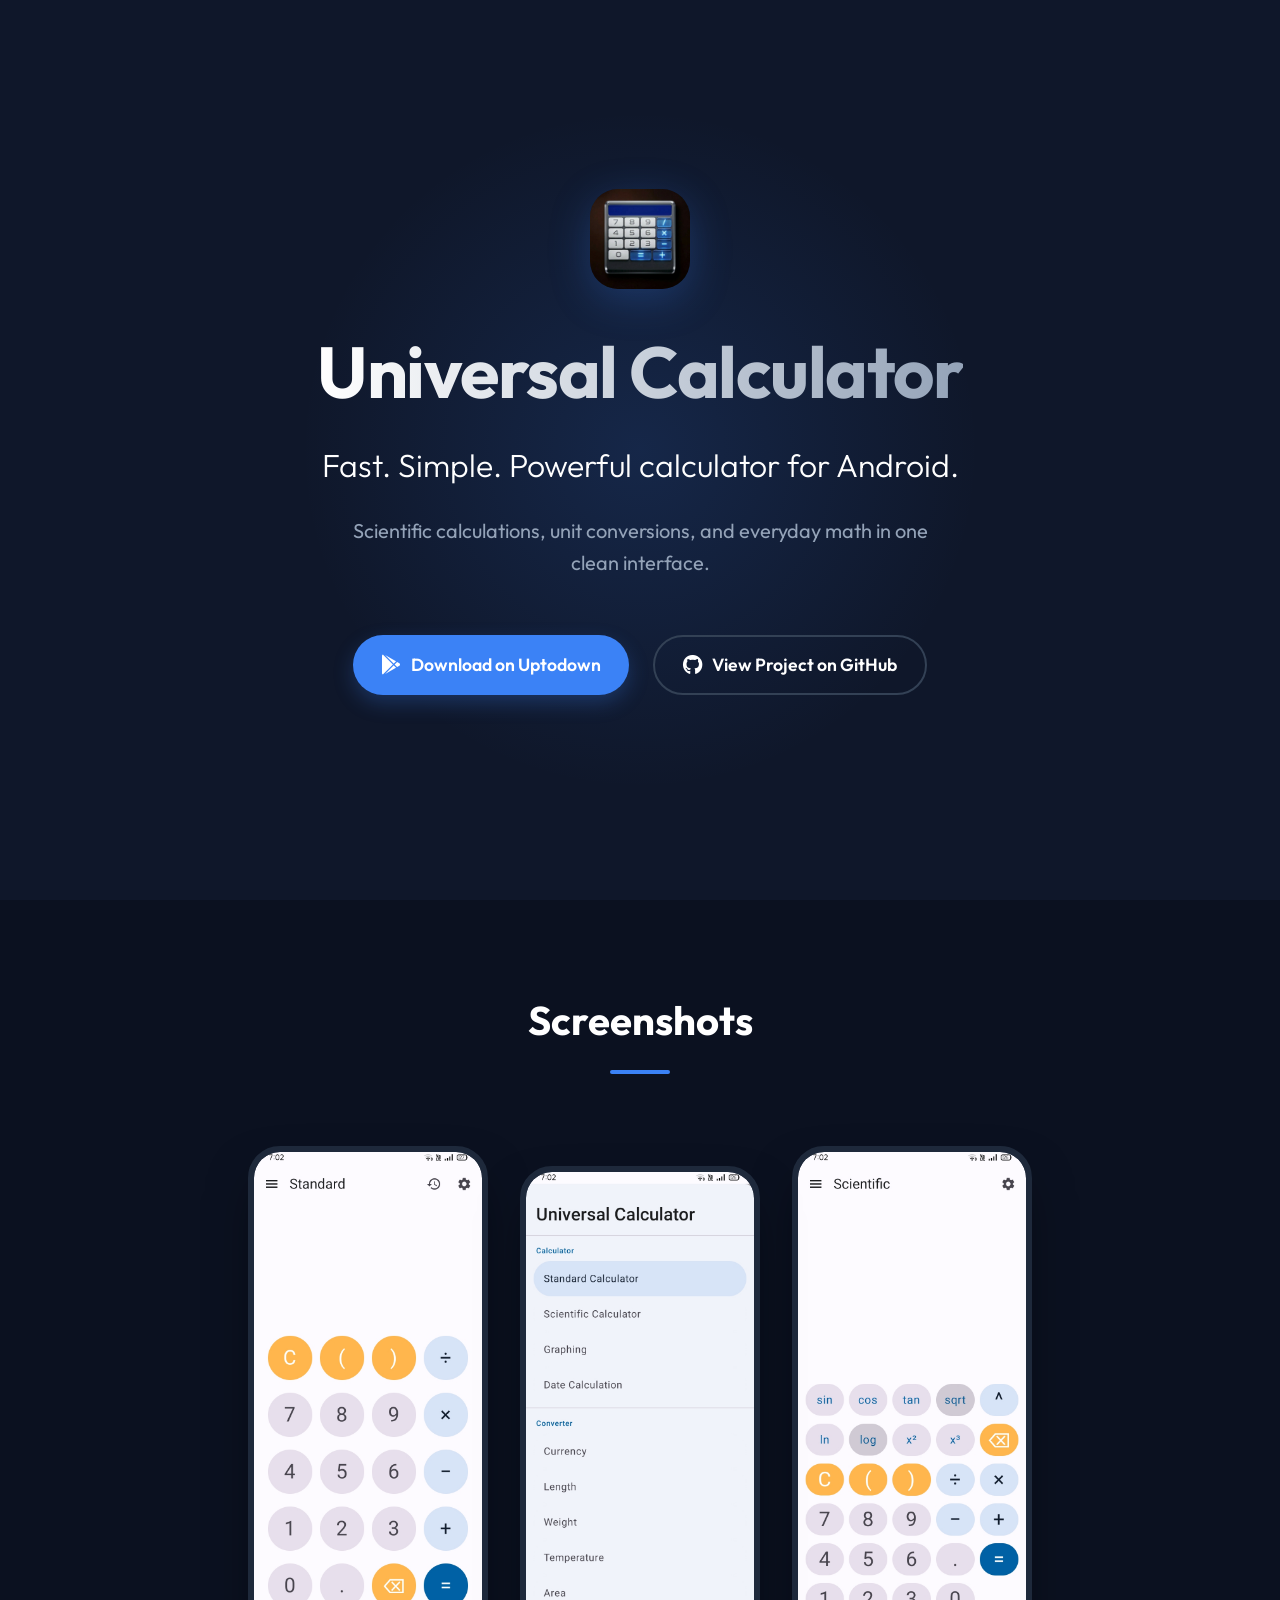
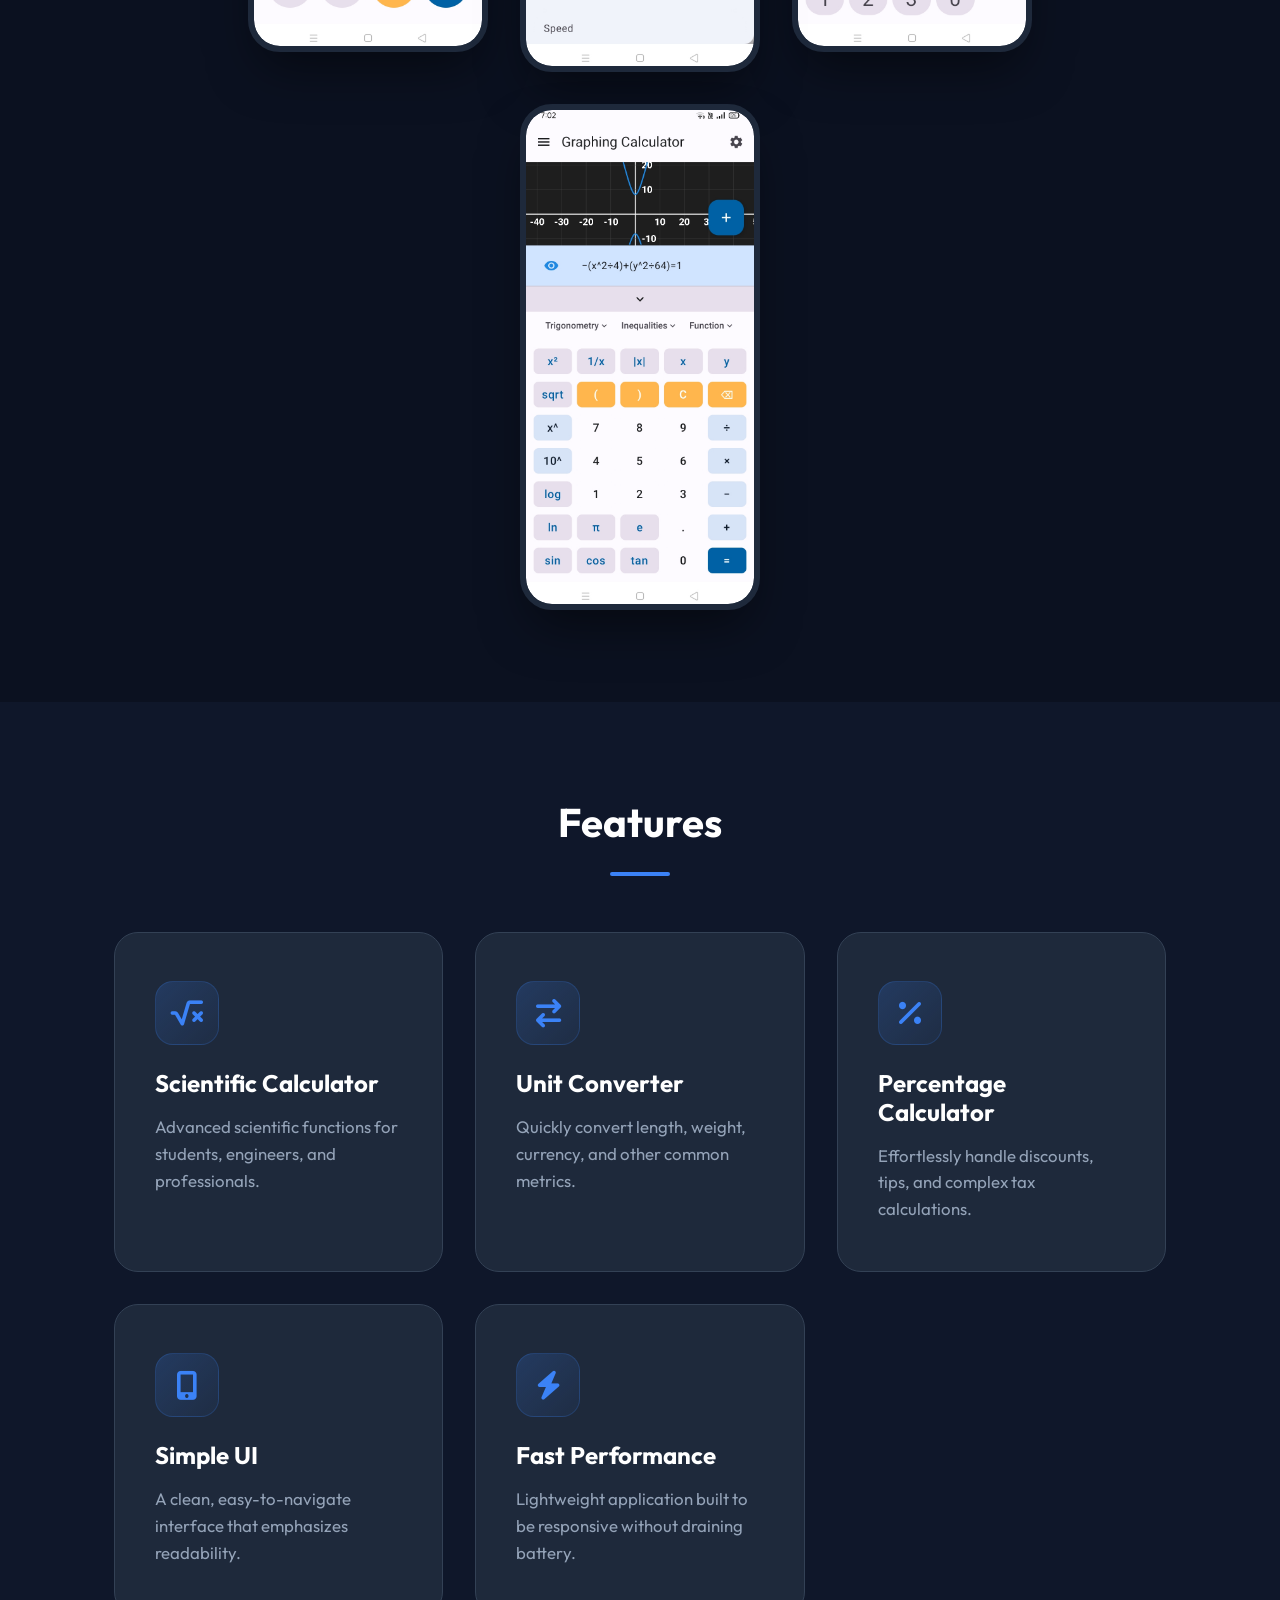
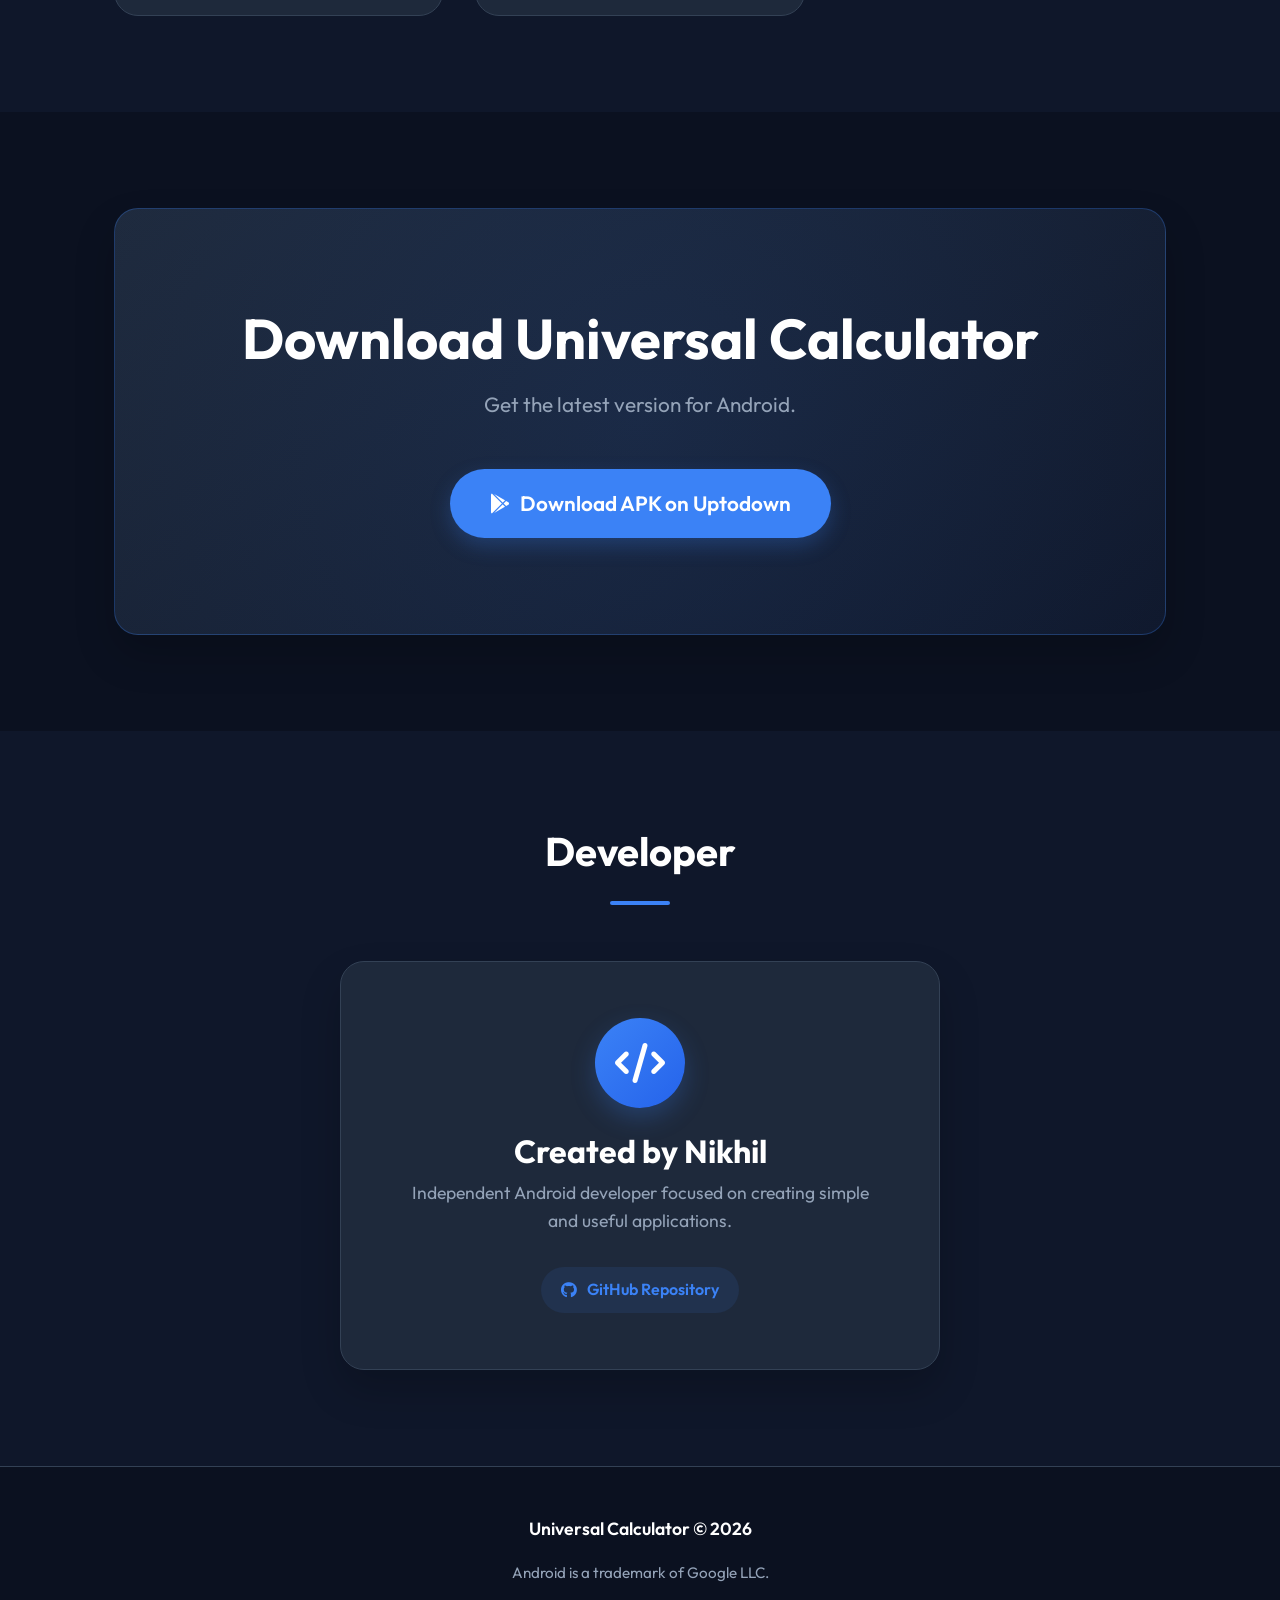
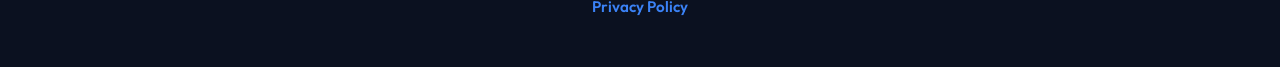
==== universal-calculator/index.html @ 2de2325a "First commit" ====
<!DOCTYPE html>
<html lang="en">
<head>
    <meta charset="UTF-8">
    <meta name="viewport" content="width=device-width, initial-scale=1.0">
    <title>Universal Calculator - Fast, Simple, Powerful</title>
    <meta name="description" content="Universal Calculator - A fast, simple, and powerful calculator for Android featuring scientific calculations and unit conversions.">
    <!-- Modern Font Option: Outfit -->
    <link href="https://fonts.googleapis.com/css2?family=Outfit:wght@300;400;600;700&display=swap" rel="stylesheet">
    <!-- Font Awesome for sleek icons -->
    <link rel="stylesheet" href="https://cdnjs.cloudflare.com/ajax/libs/font-awesome/6.4.0/css/all.min.css">
    <link rel="stylesheet" href="style.css">
</head>
<body>
    <!-- Top Section (Hero) -->
    <header class="hero" id="home">
        <div class="container">
            <div class="hero-content">
                <div class="logo-container" style="background: transparent; border: none; box-shadow: none;">
                    <img src="images/App-Icon.png" alt="Universal Calculator Logo" style="width: 100%; height: 100%; object-fit: cover; border-radius: 28px; box-shadow: 0 10px 40px var(--glow-color);">
                </div>
                <h1 class="app-name">Universal Calculator</h1>
                <p class="tagline">Fast. Simple. Powerful calculator for Android.</p>
                <p class="description">Scientific calculations, unit conversions, and everyday math in one clean interface.</p>
                
                <div class="hero-buttons">
                    <a href="#download" class="btn btn-primary">
                        <i class="fa-brands fa-google-play"></i> Download on Uptodown
                    </a>
                    <!-- Replace the href with your actual GitHub repository link -->
                    <a href="https://github.com/yourusername/universal-calculator" target="_blank" class="btn btn-secondary">
                        <i class="fa-brands fa-github"></i> View Project on GitHub
                    </a>
                </div>
            </div>
        </div>
        <div class="hero-background-glow"></div>
    </header>

    <!-- App Screenshots Section -->
    <section class="screenshots" id="screenshots">
        <div class="container">
            <div class="section-header">
                <h2>Screenshots</h2>
                <div class="divider"></div>
            </div>
            <div class="screenshot-grid">
                <div class="screenshot-card">
                    <img src="images/screenshot1.jpg" alt="Main calculator screen" class="screenshot-img">
                </div>
                <div class="screenshot-card">
                    <img src="images/screenshot2.jpg" alt="Scientific mode screen" class="screenshot-img">
                </div>
                <div class="screenshot-card">
                    <img src="images/screenshot3.jpg" alt="Unit converter screen" class="screenshot-img">
                </div>
                <div class="screenshot-card">
                    <img src="images/screenshot4.jpg" alt="Theme options screen" class="screenshot-img">
                </div>
            </div>
        </div>
    </section>

    <!-- Features Section -->
    <section class="features" id="features">
        <div class="container">
            <div class="section-header">
                <h2>Features</h2>
                <div class="divider"></div>
            </div>
            
            <div class="features-grid">
                <div class="feature-card">
                    <div class="feature-icon"><i class="fa-solid fa-square-root-variable"></i></div>
                    <h3>Scientific Calculator</h3>
                    <p>Advanced scientific functions for students, engineers, and professionals.</p>
                </div>
                <div class="feature-card">
                    <div class="feature-icon"><i class="fa-solid fa-arrow-right-arrow-left"></i></div>
                    <h3>Unit Converter</h3>
                    <p>Quickly convert length, weight, currency, and other common metrics.</p>
                </div>
                <div class="feature-card">
                    <div class="feature-icon"><i class="fa-solid fa-percent"></i></div>
                    <h3>Percentage Calculator</h3>
                    <p>Effortlessly handle discounts, tips, and complex tax calculations.</p>
                </div>
                <div class="feature-card">
                    <div class="feature-icon"><i class="fa-solid fa-mobile-screen-button"></i></div>
                    <h3>Simple UI</h3>
                    <p>A clean, easy-to-navigate interface that emphasizes readability.</p>
                </div>
                <div class="feature-card">
                    <div class="feature-icon"><i class="fa-solid fa-bolt"></i></div>
                    <h3>Fast Performance</h3>
                    <p>Lightweight application built to be responsive without draining battery.</p>
                </div>
            </div>
        </div>
    </section>

    <!-- Download Section -->
    <section class="download" id="download">
        <div class="container">
            <div class="download-content card">
                <h2>Download Universal Calculator</h2>
                <p>Get the latest version for Android.</p>
                <!-- Replace # with the Uptodown link once the app is approved -->
                <a href="#" class="btn btn-primary btn-large">
                    <i class="fa-brands fa-google-play"></i> Download APK on Uptodown
                </a>
            </div>
        </div>
    </section>

    <!-- Developer Section -->
    <section class="developer" id="developer">
        <div class="container">
            <div class="section-header">
                <h2>Developer</h2>
                <div class="divider"></div>
            </div>
            <div class="developer-info card">
                <div class="dev-avatar">
                    <i class="fa-solid fa-code"></i>
                </div>
                <h3>Created by Nikhil</h3>
                <p>Independent Android developer focused on creating simple and useful applications.</p>
                <div class="dev-links">
                    <a href="https://github.com/yourusername" target="_blank" class="dev-link">
                        <i class="fa-brands fa-github"></i> GitHub Repository
                    </a>
                </div>
            </div>
        </div>
    </section>

    <!-- Footer -->
    <footer class="footer">
        <div class="container" style="display: flex; flex-direction: column; align-items: center; gap: 10px;">
            <p class="copyright">Universal Calculator &copy; 2026</p>
            <p class="trademark">Android is a trademark of Google LLC.</p>
            <a href="privacy-policy.html" style="color: var(--primary-color); text-decoration: none; font-size: 0.95rem; font-weight: 600;">Privacy Policy</a>
        </div>
    </footer>
</body>
</html>
---- universal-calculator/style.css ----
:root {
    --bg-color: #0f172a;         /* Slate 900 Background */
    --card-color: #1e293b;       /* Slate 800 Cards */
    --primary-color: #3b82f6;    /* Blue 500 Buttons/Accents */
    --primary-hover: #2563eb;    /* Blue 600 Hover */
    --text-main: #ffffff;        /* White text */
    --text-muted: #94a3b8;       /* Slate 400 muted text */
    --border-color: #334155;     /* Slate 700 borders */
    --glow-color: rgba(59, 130, 246, 0.25);
}

* {
    margin: 0;
    padding: 0;
    box-sizing: border-box;
    font-family: 'Outfit', sans-serif;
    scroll-behavior: smooth;
}

body {
    background-color: var(--bg-color);
    color: var(--text-main);
    line-height: 1.6;
    overflow-x: hidden;
    -webkit-font-smoothing: antialiased;
}

.container {
    max-width: 1100px;
    margin: 0 auto;
    padding: 0 24px;
}

/* Typography elements */
h1, h2, h3 {
    font-weight: 700;
    line-height: 1.2;
}

h2 {
    font-size: 2.5rem;
    margin-bottom: 1rem;
    text-align: center;
}

.section-header {
    margin-bottom: 3.5rem;
    display: flex;
    flex-direction: column;
    align-items: center;
}

.divider {
    height: 4px;
    width: 60px;
    background: var(--primary-color);
    border-radius: 4px;
    margin-top: 10px;
}

/* Buttons */
.btn {
    display: inline-flex;
    align-items: center;
    justify-content: center;
    gap: 10px;
    padding: 14px 28px;
    border-radius: 50px;
    font-weight: 600;
    font-size: 1.1rem;
    text-decoration: none;
    transition: all 0.3s cubic-bezier(0.25, 0.8, 0.25, 1);
    cursor: pointer;
    border: none;
}

.btn i {
    font-size: 1.25rem;
}

.btn-primary {
    background-color: var(--primary-color);
    color: white;
    box-shadow: 0 8px 20px var(--glow-color);
}

.btn-primary:hover {
    background-color: var(--primary-hover);
    transform: translateY(-3px);
    box-shadow: 0 12px 25px rgba(59, 130, 246, 0.4);
}

.btn-secondary {
    background-color: transparent;
    color: white;
    border: 2px solid var(--border-color);
}

.btn-secondary:hover {
    background-color: var(--card-color);
    border-color: var(--text-muted);
    transform: translateY(-3px);
}

.btn-large {
    padding: 18px 40px;
    font-size: 1.3rem;
    border-radius: 60px;
}

/* Cards general */
.card {
    background-color: var(--card-color);
    border-radius: 24px;
    border: 1px solid var(--border-color);
    box-shadow: 0 20px 40px rgba(0, 0, 0, 0.2);
    transition: transform 0.3s ease, box-shadow 0.3s ease;
}

/* Sections */
section {
    padding: 6rem 0;
}

/* ---------------- HERO SECTION ---------------- */
.hero {
    min-height: 100vh;
    display: flex;
    align-items: center;
    position: relative;
    padding-top: 5rem;
    padding-bottom: 6rem;
    text-align: center;
}

.hero-background-glow {
    position: absolute;
    top: 50%;
    left: 50%;
    transform: translate(-50%, -50%);
    width: 800px;
    height: 800px;
    background: radial-gradient(circle, rgba(59, 130, 246, 0.15) 0%, rgba(15, 23, 42, 0) 60%);
    z-index: -1;
    pointer-events: none;
}

.hero-content {
    max-width: 800px;
    margin: 0 auto;
    z-index: 1;
}

.logo-container {
    width: 100px;
    height: 100px;
    margin: 0 auto 2.5rem;
    background: linear-gradient(135deg, #1e293b, #0f172a);
    border: 2px solid var(--primary-color);
    border-radius: 28px;
    display: flex;
    align-items: center;
    justify-content: center;
    box-shadow: 0 10px 40px var(--glow-color);
    animation: float 6s ease-in-out infinite;
}

.hero-logo {
    font-size: 3.5rem;
    color: var(--primary-color);
    background: -webkit-linear-gradient(#60a5fa, #3b82f6);
    background-clip: text;
    -webkit-background-clip: text;
    -webkit-text-fill-color: transparent;
}

.app-name {
    font-size: 4.5rem;
    background: linear-gradient(to right, #ffffff, #94a3b8);
    -webkit-background-clip: text;
    background-clip: text;
    background-clip: text;
    color: transparent;
    margin-bottom: 1.5rem;
    letter-spacing: -1.5px;
}

.tagline {
    font-size: 2rem;
    font-weight: 300;
    color: var(--text-main);
    margin-bottom: 1.5rem;
}

.description {
    font-size: 1.25rem;
    color: var(--text-muted);
    margin-bottom: 3.5rem;
    max-width: 600px;
    margin-left: auto;
    margin-right: auto;
}

.hero-buttons {
    display: flex;
    gap: 1.5rem;
    justify-content: center;
    flex-wrap: wrap;
}

@keyframes float {
    0% { transform: translateY(0px); }
    50% { transform: translateY(-15px); }
    100% { transform: translateY(0px); }
}

/* ---------------- SCREENSHOTS SECTION ---------------- */
.screenshots {
    background-color: #0b1120;
    position: relative;
}

.screenshot-grid {
    display: flex;
    justify-content: center;
    gap: 2rem;
    flex-wrap: wrap;
    padding: 1rem;
}

.screenshot-card {
    border-radius: 32px;
    overflow: hidden;
    box-shadow: 0 25px 50px -12px rgba(0, 0, 0, 0.5);
    border: 6px solid var(--card-color);
    background-color: var(--card-color);
    transition: transform 0.4s cubic-bezier(0.175, 0.885, 0.32, 1.275);
    width: 240px;
}

.screenshot-card:nth-child(even) {
    transform: translateY(20px);
}

.screenshot-card:hover {
    transform: translateY(-10px) !important;
    border-color: var(--primary-color);
    box-shadow: 0 30px 60px -12px rgba(59, 130, 246, 0.4);
    z-index: 10;
}

.screenshot-img {
    width: 100%;
    height: auto;
    display: block;
    aspect-ratio: 9 / 19.5;
    object-fit: cover;
    border-radius: 26px;
}

/* ---------------- FEATURES SECTION ---------------- */
.features-grid {
    display: grid;
    grid-template-columns: repeat(auto-fit, minmax(300px, 1fr));
    gap: 2rem;
}

.feature-card {
    background-color: var(--card-color);
    padding: 3rem 2.5rem;
    border-radius: 24px;
    border: 1px solid var(--border-color);
    transition: all 0.4s ease;
    position: relative;
    overflow: hidden;
    z-index: 1;
}

.feature-card::after {
    content: '';
    position: absolute;
    top: 0;
    left: 0;
    width: 100%;
    height: 100%;
    background: radial-gradient(circle at top right, rgba(59, 130, 246, 0.1), transparent 70%);
    z-index: -1;
    opacity: 0;
    transition: opacity 0.4s ease;
}

.feature-card:hover {
    transform: translateY(-8px);
    box-shadow: 0 20px 40px rgba(0, 0, 0, 0.3);
    border-color: rgba(59, 130, 246, 0.3);
}

.feature-card:hover::after {
    opacity: 1;
}

.feature-icon {
    width: 64px;
    height: 64px;
    border-radius: 18px;
    background: linear-gradient(135deg, rgba(59, 130, 246, 0.2), rgba(59, 130, 246, 0.05));
    border: 1px solid rgba(59, 130, 246, 0.2);
    color: var(--primary-color);
    display: flex;
    align-items: center;
    justify-content: center;
    font-size: 1.8rem;
    margin-bottom: 1.5rem;
    transition: transform 0.3s ease;
}

.feature-card:hover .feature-icon {
    transform: scale(1.1) rotate(-5deg);
}

.feature-card h3 {
    font-size: 1.5rem;
    margin-bottom: 1rem;
}

.feature-card p {
    color: var(--text-muted);
    font-size: 1.05rem;
}

/* ---------------- DOWNLOAD SECTION ---------------- */
.download {
    background-color: #0b1120;
}

.download-content {
    padding: 6rem 3rem;
    text-align: center;
    display: flex;
    flex-direction: column;
    align-items: center;
    background: linear-gradient(145deg, #1e293b, #0f172a);
    border: 1px solid rgba(59, 130, 246, 0.3);
    position: relative;
    overflow: hidden;
}

.download-content::before {
    content: '';
    position: absolute;
    top: -50%;
    left: -50%;
    width: 200%;
    height: 200%;
    background: radial-gradient(circle, rgba(59, 130, 246, 0.1) 0%, transparent 60%);
    z-index: 0;
}

.download-content h2, 
.download-content p, 
.download-content .btn {
    position: relative;
    z-index: 1;
}

.download-content h2 {
    font-size: 3.5rem;
    margin-bottom: 1rem;
}

.download-content p {
    font-size: 1.3rem;
    color: var(--text-muted);
    margin-bottom: 3rem;
}

/* ---------------- DEVELOPER SECTION ---------------- */
.developer-info {
    max-width: 600px;
    margin: 0 auto;
    padding: 3.5rem;
    text-align: center;
}

.dev-avatar {
    width: 90px;
    height: 90px;
    background: linear-gradient(135deg, var(--primary-color), #2563eb);
    color: white;
    border-radius: 50%;
    display: flex;
    align-items: center;
    justify-content: center;
    font-size: 2.5rem;
    margin: 0 auto 1.5rem;
    box-shadow: 0 10px 25px var(--glow-color);
}

.developer-info h3 {
    font-size: 2rem;
    margin-bottom: 0.5rem;
}

.developer-info p {
    color: var(--text-muted);
    margin-bottom: 2rem;
    font-size: 1.1rem;
}

.dev-links {
    display: flex;
    justify-content: center;
}

.dev-link {
    color: var(--primary-color);
    text-decoration: none;
    font-weight: 600;
    display: inline-flex;
    align-items: center;
    gap: 10px;
    transition: all 0.3s ease;
    padding: 10px 20px;
    border-radius: 50px;
    background-color: rgba(59, 130, 246, 0.1);
}

.dev-link:hover {
    color: white;
    background-color: var(--primary-color);
}

/* ---------------- FOOTER ---------------- */
.footer {
    padding: 3rem 0;
    text-align: center;
    border-top: 1px solid var(--border-color);
    background-color: #0b1120;
}

.copyright {
    font-weight: 600;
    margin-bottom: 0.5rem;
    font-size: 1.1rem;
}

.trademark {
    color: var(--text-muted);
    font-size: 0.95rem;
}

/* ---------------- RESPONSIVE DESIGN ---------------- */
@media (max-width: 768px) {
    .app-name {
        font-size: 3rem;
    }
    
    .tagline {
        font-size: 1.5rem;
    }
    
    .hero-buttons {
        flex-direction: column;
    }
    
    .btn {
        width: 100%;
    }
    
    h2 {
        font-size: 2.2rem;
    }
    
    .download-content {
        padding: 4rem 1.5rem;
    }
    
    .download-content h2 {
        font-size: 2.2rem;
    }
    
    .screenshot-card {
        width: 100%;
        max-width: 280px;
    }
    
    .screenshot-card:nth-child(even) {
        transform: none;
    }
}
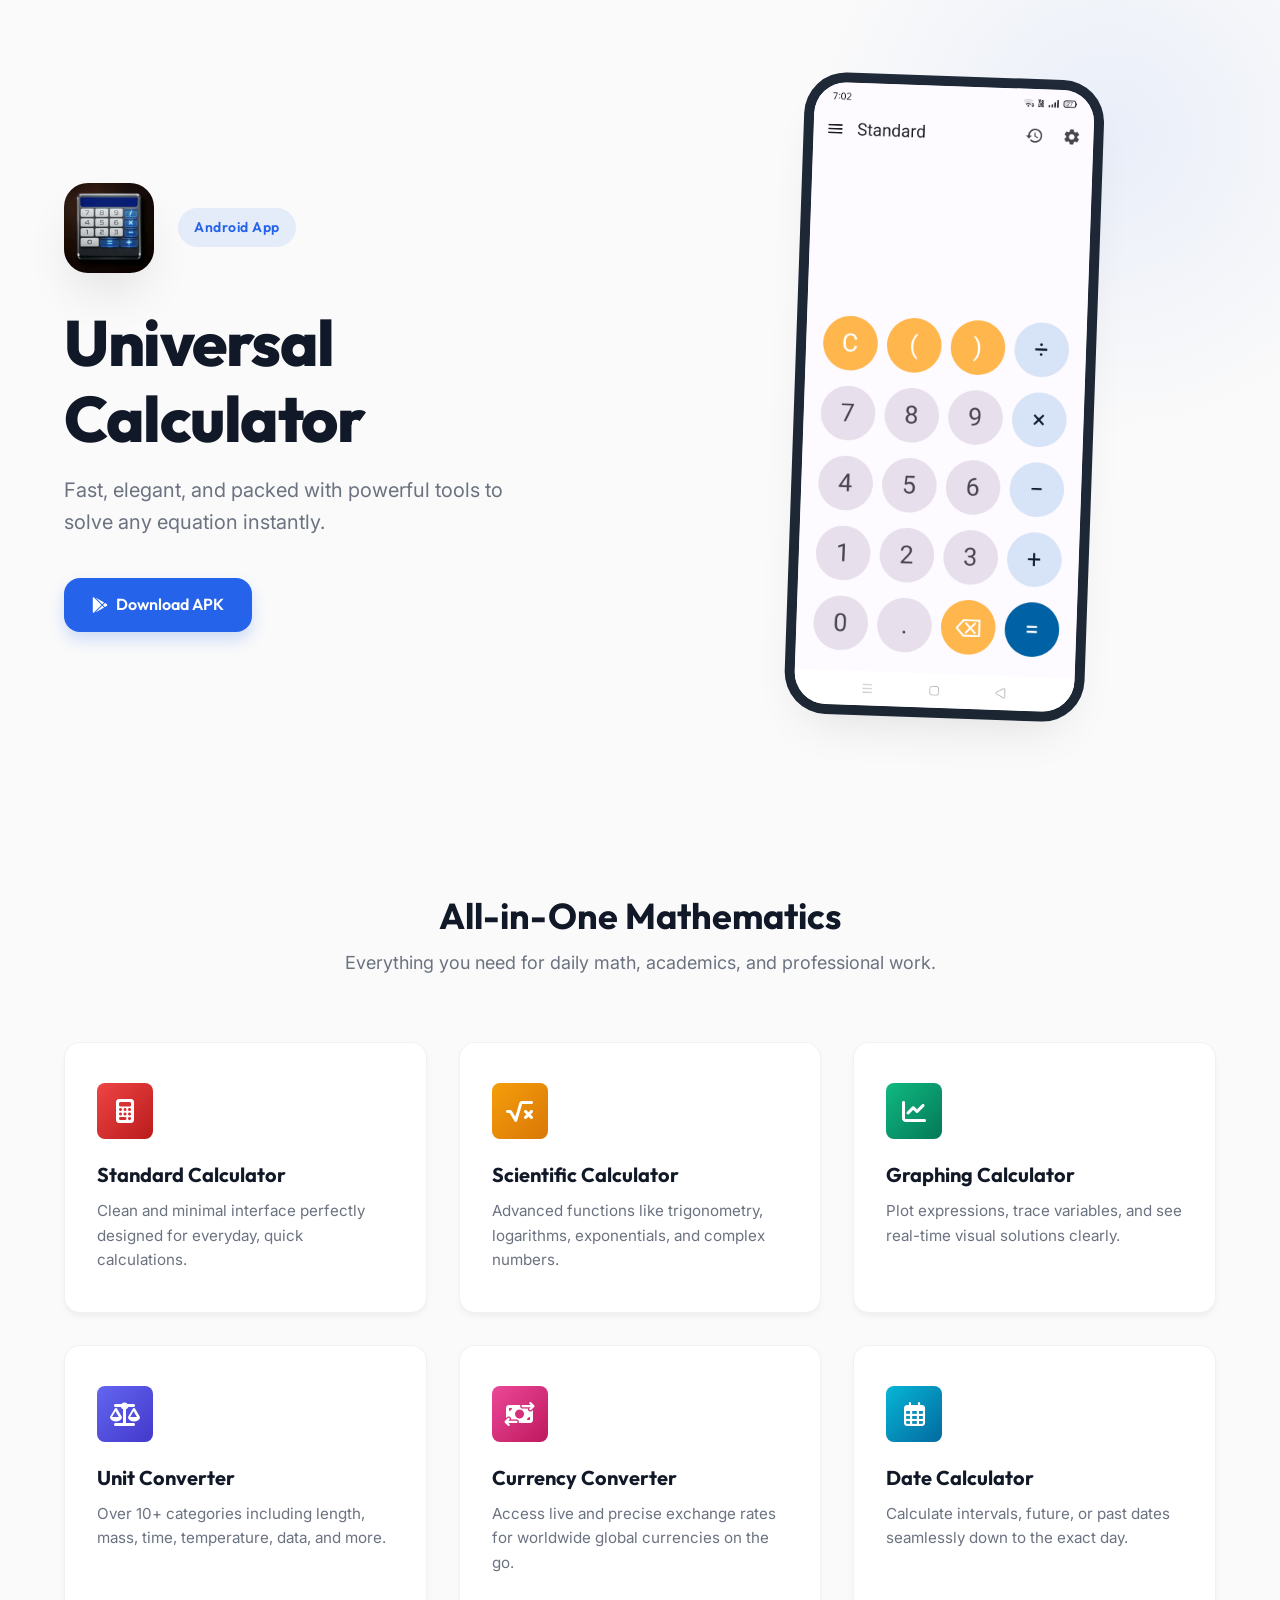
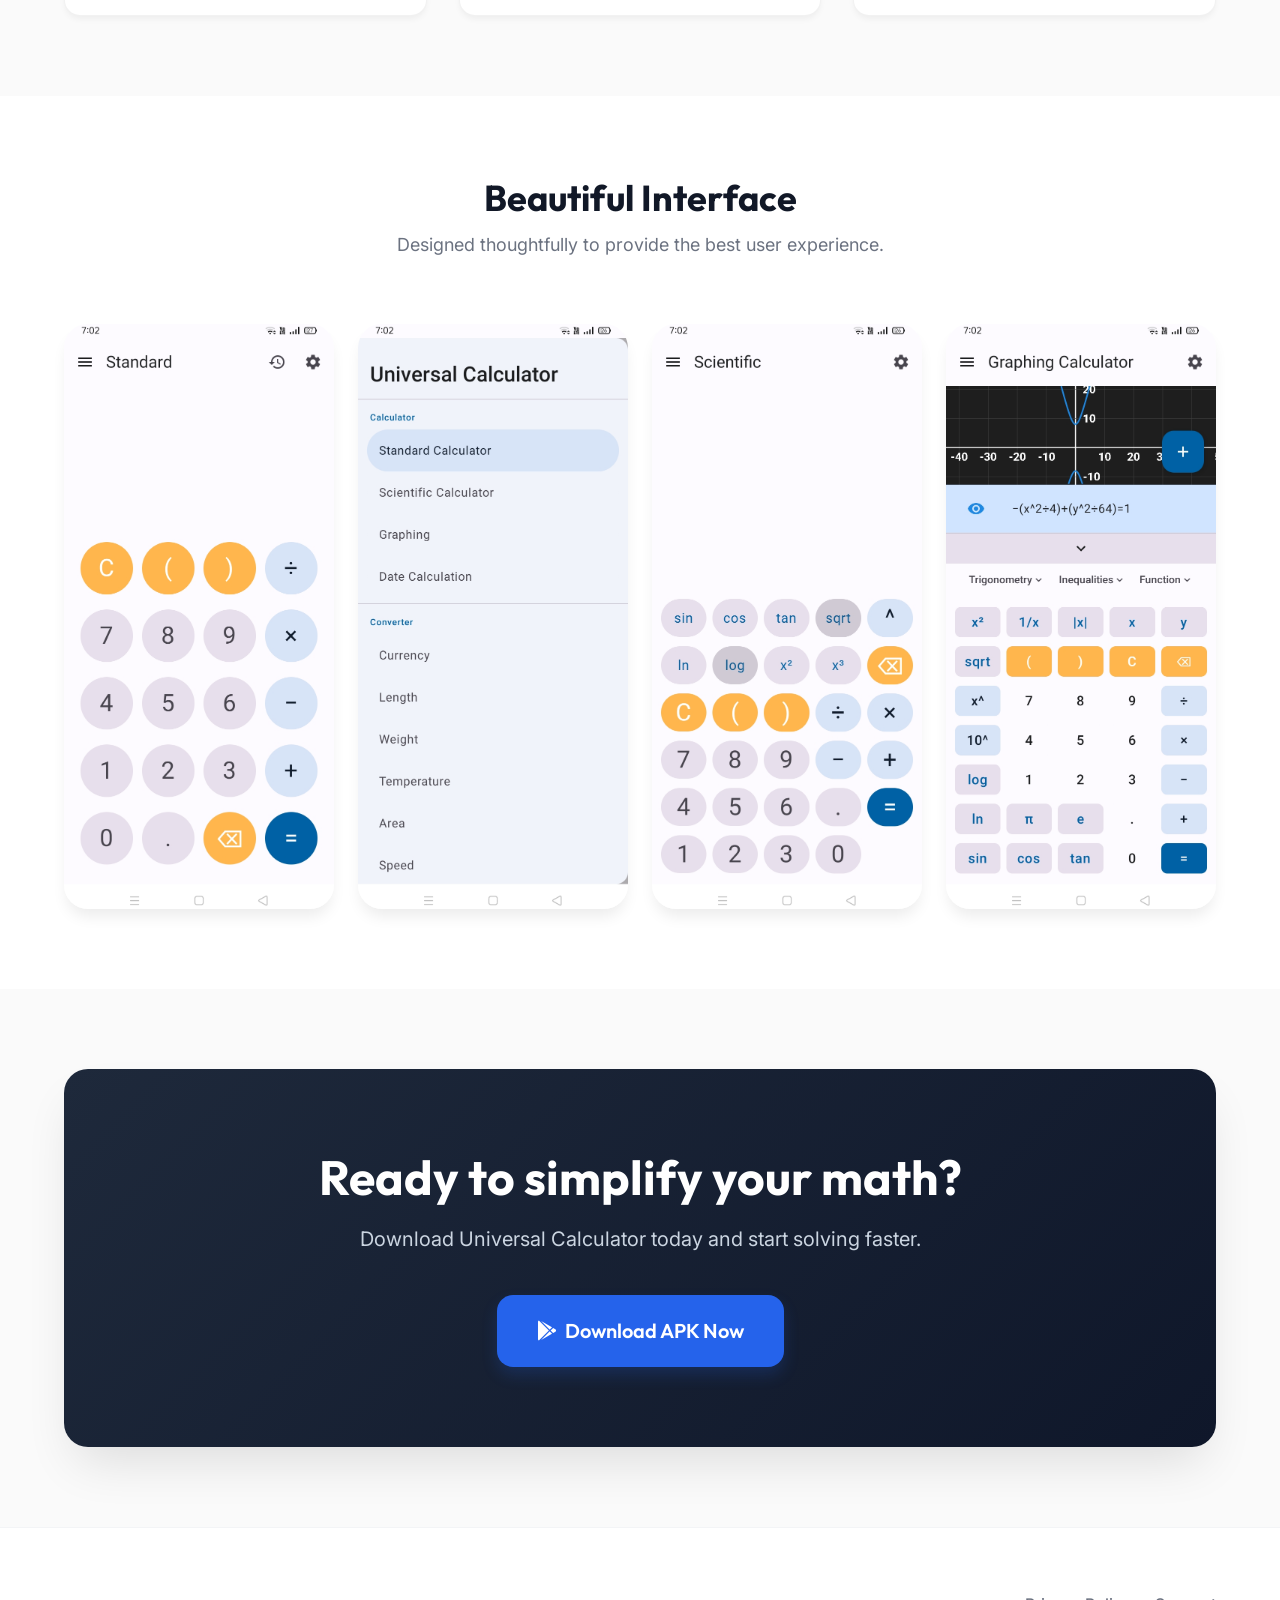
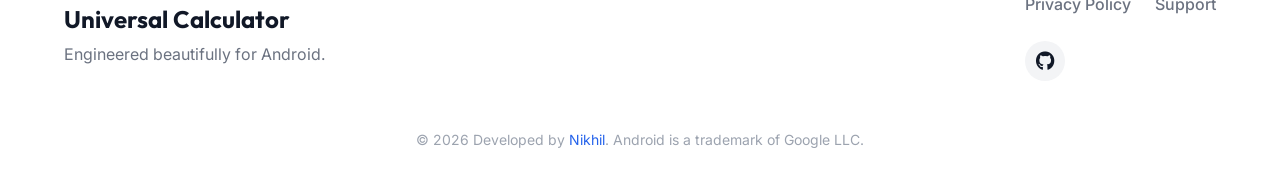
==== commit 5a618e5e: "Refactor Universal Calculator to semantic HTML & responsive CSS" ====
--- a/universal-calculator/index.html
+++ b/universal-calculator/index.html
@@ -3,145 +3,193 @@
 <head>
     <meta charset="UTF-8">
     <meta name="viewport" content="width=device-width, initial-scale=1.0">
-    <title>Universal Calculator - Fast, Simple, Powerful</title>
-    <meta name="description" content="Universal Calculator - A fast, simple, and powerful calculator for Android featuring scientific calculations and unit conversions.">
-    <!-- Modern Font Option: Outfit -->
-    <link href="https://fonts.googleapis.com/css2?family=Outfit:wght@300;400;600;700&display=swap" rel="stylesheet">
-    <!-- Font Awesome for sleek icons -->
+    <meta name="description" content="Universal Calculator - A clean, fast, and powerful calculator for Android featuring scientific calculations, unit tracking, currency exchange, and more everything in one place.">
+    <meta name="keywords" content="Calculator, Android App, Scientific Calculator, Unit Converter, Currency Converter, Graphing Calculator">
+    <meta name="author" content="Nikhil">
+    <title>Universal Calculator - Smart & Powerful Math Tool</title>
+    
+    <!-- Favicon -->
+    <link rel="icon" type="image/png" href="assets/images/App-Icon.png">
+    
+    <!-- Fonts -->
+    <link rel="preconnect" href="https://fonts.googleapis.com">
+    <link rel="preconnect" href="https://fonts.gstatic.com" crossorigin>
+    <link href="https://fonts.googleapis.com/css2?family=Inter:wght@400;500;600;700;800&family=Outfit:wght@400;600;700&display=swap" rel="stylesheet">
+    
+    <!-- Icons -->
     <link rel="stylesheet" href="https://cdnjs.cloudflare.com/ajax/libs/font-awesome/6.4.0/css/all.min.css">
-    <link rel="stylesheet" href="style.css">
+    
+    <!-- Custom CSS -->
+    <link rel="stylesheet" href="css/style.css">
 </head>
 <body>
-    <!-- Top Section (Hero) -->
+    
+    <!-- Hero Section -->
     <header class="hero" id="home">
-        <div class="container">
+        <div class="container hero-container">
             <div class="hero-content">
-                <div class="logo-container" style="background: transparent; border: none; box-shadow: none;">
-                    <img src="images/App-Icon.png" alt="Universal Calculator Logo" style="width: 100%; height: 100%; object-fit: cover; border-radius: 28px; box-shadow: 0 10px 40px var(--glow-color);">
+                <div class="app-brand">
+                    <img src="assets/images/App-Icon.png" alt="Universal Calculator Icon" class="app-icon" loading="lazy">
+                    <span class="app-badge">Android App</span>
                 </div>
-                <h1 class="app-name">Universal Calculator</h1>
-                <p class="tagline">Fast. Simple. Powerful calculator for Android.</p>
-                <p class="description">Scientific calculations, unit conversions, and everyday math in one clean interface.</p>
-                
-                <div class="hero-buttons">
-                    <a href="#download" class="btn btn-primary">
-                        <i class="fa-brands fa-google-play"></i> Download on Uptodown
-                    </a>
-                    <!-- Replace the href with your actual GitHub repository link -->
-                    <a href="https://github.com/yourusername/universal-calculator" target="_blank" class="btn btn-secondary">
-                        <i class="fa-brands fa-github"></i> View Project on GitHub
+                <h1 class="hero-title">Universal Calculator</h1>
+                <p class="hero-tagline">Fast, elegant, and packed with powerful tools to solve any equation instantly.</p>
+                <div class="hero-actions">
+                    <a href="#download" class="btn btn-primary" aria-label="Download Universal Calculator">
+                        <i class="fa-brands fa-google-play"></i> Download APK
                     </a>
                 </div>
             </div>
+            <div class="hero-visual">
+                <!-- Abstract phone or shape behind the app icon representation if needed -->
+                <img src="assets/images/screenshot1.jpg" alt="Universal Calculator interface preview" class="hero-phone-mock" loading="lazy">
+            </div>
         </div>
-        <div class="hero-background-glow"></div>
+        <div class="hero-blob"></div>
     </header>
 
-    <!-- App Screenshots Section -->
-    <section class="screenshots" id="screenshots">
+    <!-- Features Section -->
+    <section class="features section" id="features">
         <div class="container">
             <div class="section-header">
-                <h2>Screenshots</h2>
-                <div class="divider"></div>
+                <h2>All-in-One Mathematics</h2>
+                <p>Everything you need for daily math, academics, and professional work.</p>
             </div>
-            <div class="screenshot-grid">
-                <div class="screenshot-card">
-                    <img src="images/screenshot1.jpg" alt="Main calculator screen" class="screenshot-img">
+            
+            <div class="features-grid">
+                <!-- Feature 1 -->
+                <article class="feature-card">
+                    <div class="feature-icon bg-standard">
+                        <i class="fa-solid fa-calculator"></i>
+                    </div>
+                    <h3>Standard Calculator</h3>
+                    <p>Clean and minimal interface perfectly designed for everyday, quick calculations.</p>
+                </article>
+                
+                <!-- Feature 2 -->
+                <article class="feature-card">
+                    <div class="feature-icon bg-scientific">
+                        <i class="fa-solid fa-square-root-variable"></i>
+                    </div>
+                    <h3>Scientific Calculator</h3>
+                    <p>Advanced functions like trigonometry, logarithms, exponentials, and complex numbers.</p>
+                </article>
+
+                <!-- Feature 3 -->
+                <article class="feature-card">
+                    <div class="feature-icon bg-graphing">
+                        <i class="fa-solid fa-chart-line"></i>
+                    </div>
+                    <h3>Graphing Calculator</h3>
+                    <p>Plot expressions, trace variables, and see real-time visual solutions clearly.</p>
+                </article>
+
+                <!-- Feature 4 -->
+                <article class="feature-card">
+                    <div class="feature-icon bg-units">
+                        <i class="fa-solid fa-scale-balanced"></i>
+                    </div>
+                    <h3>Unit Converter</h3>
+                    <p>Over 10+ categories including length, mass, time, temperature, data, and more.</p>
+                </article>
+
+                <!-- Feature 5 -->
+                <article class="feature-card">
+                    <div class="feature-icon bg-currency">
+                        <i class="fa-solid fa-money-bill-transfer"></i>
+                    </div>
+                    <h3>Currency Converter</h3>
+                    <p>Access live and precise exchange rates for worldwide global currencies on the go.</p>
+                </article>
+
+                <!-- Feature 6 -->
+                <article class="feature-card">
+                    <div class="feature-icon bg-date">
+                        <i class="fa-regular fa-calendar-days"></i>
+                    </div>
+                    <h3>Date Calculator</h3>
+                    <p>Calculate intervals, future, or past dates seamlessly down to the exact day.</p>
+                </article>
+            </div>
+        </div>
+    </section>
+
+    <!-- Screenshots Gallery -->
+    <section class="gallery section bg-light" id="gallery">
+        <div class="container">
+            <div class="section-header">
+                <h2>Beautiful Interface</h2>
+                <p>Designed thoughtfully to provide the best user experience.</p>
+            </div>
+            <div class="gallery-grid">
+                <!-- Data-img tags are used by JS for the modal -->
+                <div class="gallery-item" tabindex="0">
+                    <img src="assets/images/screenshot1.jpg" alt="Calculator Standard View" loading="lazy">
+                    <div class="gallery-overlay"><i class="fa-solid fa-magnifying-glass-plus"></i></div>
                 </div>
-                <div class="screenshot-card">
-                    <img src="images/screenshot2.jpg" alt="Scientific mode screen" class="screenshot-img">
+                <div class="gallery-item" tabindex="0">
+                    <img src="assets/images/screenshot2.jpg" alt="Scientific View" loading="lazy">
+                    <div class="gallery-overlay"><i class="fa-solid fa-magnifying-glass-plus"></i></div>
                 </div>
-                <div class="screenshot-card">
-                    <img src="images/screenshot3.jpg" alt="Unit converter screen" class="screenshot-img">
+                <div class="gallery-item" tabindex="0">
+                    <img src="assets/images/screenshot3.jpg" alt="Converter Options" loading="lazy">
+                    <div class="gallery-overlay"><i class="fa-solid fa-magnifying-glass-plus"></i></div>
                 </div>
-                <div class="screenshot-card">
-                    <img src="images/screenshot4.jpg" alt="Theme options screen" class="screenshot-img">
+                <div class="gallery-item" tabindex="0">
+                    <img src="assets/images/screenshot4.jpg" alt="Settings & Themes" loading="lazy">
+                    <div class="gallery-overlay"><i class="fa-solid fa-magnifying-glass-plus"></i></div>
                 </div>
             </div>
         </div>
     </section>
 
-    <!-- Features Section -->
-    <section class="features" id="features">
+    <!-- Download CTA Section -->
+    <section class="download-cta section" id="download">
         <div class="container">
-            <div class="section-header">
-                <h2>Features</h2>
-                <div class="divider"></div>
-            </div>
-            
-            <div class="features-grid">
-                <div class="feature-card">
-                    <div class="feature-icon"><i class="fa-solid fa-square-root-variable"></i></div>
-                    <h3>Scientific Calculator</h3>
-                    <p>Advanced scientific functions for students, engineers, and professionals.</p>
-                </div>
-                <div class="feature-card">
-                    <div class="feature-icon"><i class="fa-solid fa-arrow-right-arrow-left"></i></div>
-                    <h3>Unit Converter</h3>
-                    <p>Quickly convert length, weight, currency, and other common metrics.</p>
-                </div>
-                <div class="feature-card">
-                    <div class="feature-icon"><i class="fa-solid fa-percent"></i></div>
-                    <h3>Percentage Calculator</h3>
-                    <p>Effortlessly handle discounts, tips, and complex tax calculations.</p>
-                </div>
-                <div class="feature-card">
-                    <div class="feature-icon"><i class="fa-solid fa-mobile-screen-button"></i></div>
-                    <h3>Simple UI</h3>
-                    <p>A clean, easy-to-navigate interface that emphasizes readability.</p>
-                </div>
-                <div class="feature-card">
-                    <div class="feature-icon"><i class="fa-solid fa-bolt"></i></div>
-                    <h3>Fast Performance</h3>
-                    <p>Lightweight application built to be responsive without draining battery.</p>
-                </div>
-            </div>
-        </div>
-    </section>
-
-    <!-- Download Section -->
-    <section class="download" id="download">
-        <div class="container">
-            <div class="download-content card">
-                <h2>Download Universal Calculator</h2>
-                <p>Get the latest version for Android.</p>
-                <!-- Replace # with the Uptodown link once the app is approved -->
+            <div class="cta-card">
+                <h2>Ready to simplify your math?</h2>
+                <p>Download Universal Calculator today and start solving faster.</p>
                 <a href="#" class="btn btn-primary btn-large">
-                    <i class="fa-brands fa-google-play"></i> Download APK on Uptodown
+                    <i class="fa-brands fa-google-play"></i> Download APK Now
                 </a>
             </div>
         </div>
     </section>
 
-    <!-- Developer Section -->
-    <section class="developer" id="developer">
-        <div class="container">
-            <div class="section-header">
-                <h2>Developer</h2>
-                <div class="divider"></div>
+    <!-- Footer -->
+    <footer class="site-footer">
+        <div class="container footer-container">
+            <div class="footer-info">
+                <h3>Universal Calculator</h3>
+                <p>Engineered beautifully for Android.</p>
             </div>
-            <div class="developer-info card">
-                <div class="dev-avatar">
-                    <i class="fa-solid fa-code"></i>
-                </div>
-                <h3>Created by Nikhil</h3>
-                <p>Independent Android developer focused on creating simple and useful applications.</p>
-                <div class="dev-links">
-                    <a href="https://github.com/yourusername" target="_blank" class="dev-link">
-                        <i class="fa-brands fa-github"></i> GitHub Repository
+            
+            <div class="footer-links">
+                <nav class="footer-nav">
+                    <a href="privacy-policy.html">Privacy Policy</a>
+                    <a href="mailto:nikhilapps0@gmail.com" target="_blank">Support</a>
+                </nav>
+                <div class="footer-socials">
+                    <a href="https://github.com/NikhilKY64/Universal_Calculator_App" target="_blank" aria-label="GitHub Repository">
+                        <i class="fa-brands fa-github"></i>
                     </a>
                 </div>
             </div>
         </div>
-    </section>
-
-    <!-- Footer -->
-    <footer class="footer">
-        <div class="container" style="display: flex; flex-direction: column; align-items: center; gap: 10px;">
-            <p class="copyright">Universal Calculator &copy; 2026</p>
-            <p class="trademark">Android is a trademark of Google LLC.</p>
-            <a href="privacy-policy.html" style="color: var(--primary-color); text-decoration: none; font-size: 0.95rem; font-weight: 600;">Privacy Policy</a>
+        <div class="footer-bottom">
+            <p>&copy; 2026 Developed by <a href="https://github.com/NikhilKY64" target="_blank">Nikhil</a>. Android is a trademark of Google LLC.</p>
         </div>
     </footer>
+
+    <!-- Image Modal for Gallery -->
+    <div class="modal" id="imageModal" aria-hidden="true" role="dialog">
+        <button class="modal-close" id="modalClose" aria-label="Close image"><i class="fa-solid fa-xmark"></i></button>
+        <div class="modal-content">
+            <img src="" alt="Enlarged screenshot" id="modalImage">
+        </div>
+    </div>
+
+    <!-- Main JavaScript -->
+    <script src="js/main.js"></script>
 </body>
-</html>
+</html>
--- a/universal-calculator/css/style.css
+++ b/universal-calculator/css/style.css
@@ -0,0 +1,496 @@
+:root {
+    /* Color Palette */
+    --clr-bg: #fafafa;
+    --clr-surface: #ffffff;
+    --clr-text-main: #111827;
+    --clr-text-muted: #6b7280;
+    --clr-primary: #2563eb;
+    --clr-primary-hover: #1d4ed8;
+    
+    /* Feature Icon Colors */
+    --clr-feature-1: #ef4444; /* red */
+    --clr-feature-2: #f59e0b; /* yellow/orange */
+    --clr-feature-3: #10b981; /* green */
+    --clr-feature-4: #6366f1; /* purple/indigo */
+    --clr-feature-5: #ec4899; /* pink */
+    --clr-feature-6: #06b6d4; /* cyan */
+
+    /* Typography */
+    --ff-heading: 'Outfit', sans-serif;
+    --ff-body: 'Inter', sans-serif;
+    
+    /* Spacing & Borders */
+    --radius-sm: 8px;
+    --radius-md: 16px;
+    --radius-lg: 24px;
+    
+    --shadow-sm: 0 4px 6px -1px rgba(0, 0, 0, 0.05);
+    --shadow-md: 0 10px 15px -3px rgba(0, 0, 0, 0.08);
+    --shadow-lg: 0 25px 50px -12px rgba(0, 0, 0, 0.12);
+}
+
+* {
+    margin: 0;
+    padding: 0;
+    box-sizing: border-box;
+}
+
+body {
+    font-family: var(--ff-body);
+    background-color: var(--clr-bg);
+    color: var(--clr-text-main);
+    line-height: 1.6;
+    -webkit-font-smoothing: antialiased;
+    overflow-x: hidden;
+}
+
+img {
+    max-width: 100%;
+    display: block;
+}
+
+h1, h2, h3, h4 {
+    font-family: var(--ff-heading);
+    color: var(--clr-text-main);
+    line-height: 1.2;
+}
+
+/* Container */
+.container {
+    width: 90%;
+    max-width: 1200px;
+    margin: 0 auto;
+}
+
+.section {
+    padding: 5rem 0;
+}
+
+.bg-light {
+    background-color: var(--clr-surface);
+}
+
+/* Section Headers */
+.section-header {
+    text-align: center;
+    margin-bottom: 4rem;
+}
+
+.section-header h2 {
+    font-size: 2.25rem;
+    font-weight: 700;
+    margin-bottom: 0.75rem;
+}
+
+.section-header p {
+    color: var(--clr-text-muted);
+    font-size: 1.125rem;
+    max-width: 600px;
+    margin: 0 auto;
+}
+
+/* Buttons */
+.btn {
+    display: inline-flex;
+    align-items: center;
+    justify-content: center;
+    gap: 0.5rem;
+    padding: 0.875rem 1.75rem;
+    border-radius: var(--radius-md);
+    font-family: var(--ff-heading);
+    font-weight: 600;
+    font-size: 1rem;
+    text-decoration: none;
+    transition: all 0.3s ease;
+    cursor: pointer;
+    border: none;
+}
+
+.btn-primary {
+    background-color: var(--clr-primary);
+    color: white;
+    box-shadow: 0 8px 16px rgba(37, 99, 235, 0.2);
+}
+
+.btn-primary:hover {
+    background-color: var(--clr-primary-hover);
+    transform: translateY(-2px);
+    box-shadow: 0 12px 20px rgba(37, 99, 235, 0.3);
+}
+
+.btn-large {
+    padding: 1.25rem 2.5rem;
+    font-size: 1.25rem;
+}
+
+/* ========== HERO SECTION ========== */
+.hero {
+    min-height: 90vh;
+    display: flex;
+    align-items: center;
+    position: relative;
+    padding: 6rem 0;
+    overflow: hidden;
+}
+
+.hero-container {
+    display: grid;
+    grid-template-columns: 1fr;
+    gap: 4rem;
+    align-items: center;
+    position: relative;
+    z-index: 2;
+}
+
+@media (min-width: 900px) {
+    .hero-container {
+        grid-template-columns: 1fr 1fr;
+    }
+}
+
+.app-brand {
+    display: flex;
+    align-items: center;
+    gap: 1.5rem;
+    margin-bottom: 2rem;
+}
+
+.app-icon {
+    width: 90px;
+    height: 90px;
+    border-radius: var(--radius-lg);
+    box-shadow: var(--shadow-lg);
+    object-fit: cover;
+}
+
+.app-badge {
+    background-color: rgba(37, 99, 235, 0.1);
+    color: var(--clr-primary);
+    padding: 0.5rem 1rem;
+    border-radius: 999px;
+    font-family: var(--ff-heading);
+    font-size: 0.875rem;
+    font-weight: 600;
+    letter-spacing: 0.5px;
+}
+
+.hero-title {
+    font-size: clamp(3rem, 5vw, 4.5rem);
+    font-weight: 800;
+    letter-spacing: -1.5px;
+    margin-bottom: 1rem;
+    color: #111827;
+}
+
+.hero-tagline {
+    font-size: 1.25rem;
+    color: var(--clr-text-muted);
+    margin-bottom: 2.5rem;
+    max-width: 480px;
+}
+
+.hero-visual {
+    position: relative;
+    display: flex;
+    justify-content: center;
+}
+
+.hero-phone-mock {
+    width: 280px;
+    border-radius: 32px;
+    box-shadow: var(--shadow-lg), 0 0 0 10px #1f2937;
+    transform: rotate(2deg) translateY(-10px);
+    transition: transform 0.5s ease;
+}
+
+.hero-phone-mock:hover {
+    transform: rotate(0deg) translateY(-15px);
+}
+
+.hero-blob {
+    position: absolute;
+    top: -20%;
+    right: -10%;
+    width: 600px;
+    height: 600px;
+    background: radial-gradient(circle, rgba(37,99,235,0.08) 0%, transparent 70%);
+    z-index: 1;
+    pointer-events: none;
+}
+
+/* ========== FEATURES SECTION ========== */
+.features-grid {
+    display: grid;
+    grid-template-columns: 1fr;
+    gap: 2rem;
+}
+
+@media (min-width: 600px) {
+    .features-grid {
+        grid-template-columns: repeat(2, 1fr);
+    }
+}
+
+@media (min-width: 900px) {
+    .features-grid {
+        grid-template-columns: repeat(3, 1fr);
+    }
+}
+
+.feature-card {
+    background-color: var(--clr-surface);
+    padding: 2.5rem 2rem;
+    border-radius: var(--radius-md);
+    box-shadow: var(--shadow-sm);
+    border: 1px solid rgba(0,0,0,0.05);
+    transition: transform 0.3s ease, box-shadow 0.3s ease;
+}
+
+.feature-card:hover {
+    transform: translateY(-5px);
+    box-shadow: var(--shadow-md);
+}
+
+.feature-icon {
+    width: 56px;
+    height: 56px;
+    border-radius: var(--radius-sm);
+    display: flex;
+    align-items: center;
+    justify-content: center;
+    font-size: 1.5rem;
+    color: white;
+    margin-bottom: 1.5rem;
+}
+
+.bg-standard { background: linear-gradient(135deg, var(--clr-feature-1), #b91c1c); }
+.bg-scientific { background: linear-gradient(135deg, var(--clr-feature-2), #d97706); }
+.bg-graphing { background: linear-gradient(135deg, var(--clr-feature-3), #047857); }
+.bg-units { background: linear-gradient(135deg, var(--clr-feature-4), #4338ca); }
+.bg-currency { background: linear-gradient(135deg, var(--clr-feature-5), #be185d); }
+.bg-date { background: linear-gradient(135deg, var(--clr-feature-6), #0369a1); }
+
+.feature-card h3 {
+    font-size: 1.25rem;
+    margin-bottom: 0.75rem;
+}
+
+.feature-card p {
+    color: var(--clr-text-muted);
+    font-size: 0.95rem;
+}
+
+/* ========== GALLERY SECTION ========== */
+.gallery-grid {
+    display: grid;
+    grid-template-columns: repeat(2, 1fr);
+    gap: 1.5rem;
+}
+
+@media (min-width: 768px) {
+    .gallery-grid {
+        grid-template-columns: repeat(4, 1fr);
+    }
+}
+
+.gallery-item {
+    position: relative;
+    border-radius: var(--radius-lg);
+    overflow: hidden;
+    cursor: pointer;
+    box-shadow: var(--shadow-md);
+    aspect-ratio: 9 / 19.5;
+}
+
+.gallery-item img {
+    width: 100%;
+    height: 100%;
+    object-fit: cover;
+    transition: transform 0.4s ease;
+}
+
+.gallery-overlay {
+    position: absolute;
+    inset: 0;
+    background: rgba(17, 24, 39, 0.4);
+    display: flex;
+    align-items: center;
+    justify-content: center;
+    color: white;
+    font-size: 2.5rem;
+    opacity: 0;
+    transition: opacity 0.3s ease;
+}
+
+.gallery-item:hover .gallery-overlay,
+.gallery-item:focus .gallery-overlay {
+    opacity: 1;
+}
+
+.gallery-item:hover img,
+.gallery-item:focus img {
+    transform: scale(1.05);
+}
+
+/* ========== DOWNLOAD CTA ========== */
+.download-cta {
+    background-color: var(--clr-bg);
+}
+
+.cta-card {
+    background: linear-gradient(135deg, #1e293b, #0f172a);
+    padding: 5rem 2rem;
+    border-radius: var(--radius-lg);
+    text-align: center;
+    color: white;
+    box-shadow: var(--shadow-lg);
+}
+
+.cta-card h2 {
+    color: white;
+    font-size: clamp(2rem, 4vw, 3rem);
+    margin-bottom: 1rem;
+}
+
+.cta-card p {
+    color: #cbd5e1;
+    font-size: 1.25rem;
+    margin-bottom: 2.5rem;
+}
+
+/* ========== FOOTER ========== */
+.site-footer {
+    background-color: #ffffff;
+    border-top: 1px solid #f3f4f6;
+    padding: 4rem 0 2rem;
+}
+
+.footer-container {
+    display: flex;
+    flex-direction: column;
+    gap: 2rem;
+    margin-bottom: 3rem;
+}
+
+@media (min-width: 768px) {
+    .footer-container {
+        flex-direction: row;
+        justify-content: space-between;
+        align-items: center;
+    }
+}
+
+.footer-info h3 {
+    font-size: 1.5rem;
+    margin-bottom: 0.5rem;
+}
+
+.footer-info p {
+    color: var(--clr-text-muted);
+}
+
+.footer-nav {
+    display: flex;
+    gap: 1.5rem;
+    margin-bottom: 1.5rem;
+}
+
+.footer-nav a {
+    color: var(--clr-text-muted);
+    text-decoration: none;
+    font-weight: 500;
+    transition: color 0.2s;
+}
+
+.footer-nav a:hover {
+    color: var(--clr-primary);
+}
+
+.footer-socials {
+    display: flex;
+    gap: 1rem;
+}
+
+.footer-socials a {
+    display: flex;
+    align-items: center;
+    justify-content: center;
+    width: 40px;
+    height: 40px;
+    border-radius: 50%;
+    background-color: #f3f4f6;
+    color: var(--clr-text-main);
+    text-decoration: none;
+    font-size: 1.2rem;
+    transition: background-color 0.2s, color 0.2s;
+}
+
+.footer-socials a:hover {
+    background-color: var(--clr-primary);
+    color: white;
+}
+
+.footer-bottom {
+    text-align: center;
+    color: #9ca3af;
+    font-size: 0.875rem;
+}
+
+.footer-bottom a {
+    color: var(--clr-primary);
+    text-decoration: none;
+}
+
+/* ========== MODAL ========== */
+.modal {
+    display: none;
+    position: fixed;
+    z-index: 1000;
+    left: 0;
+    top: 0;
+    width: 100%;
+    height: 100%;
+    background-color: rgba(15, 23, 42, 0.95);
+    align-items: center;
+    justify-content: center;
+    backdrop-filter: blur(5px);
+}
+
+.modal-content {
+    max-width: 90%;
+    max-height: 90vh;
+    animation: zoomIn 0.3s ease;
+}
+
+.modal-content img {
+    height: 90vh;
+    width: auto;
+    object-fit: contain;
+    border-radius: var(--radius-md);
+    box-shadow: 0 0 40px rgba(0,0,0,0.5);
+}
+
+.modal-close {
+    position: absolute;
+    top: 20px;
+    right: 30px;
+    color: white;
+    font-size: 2.5rem;
+    font-weight: bold;
+    cursor: pointer;
+    background: none;
+    border: none;
+    transition: color 0.3s;
+}
+
+.modal-close:hover,
+.modal-close:focus {
+    color: var(--clr-primary);
+    text-decoration: none;
+    outline: none;
+}
+
+@keyframes zoomIn {
+    from { transform: scale(0.9); opacity: 0; }
+    to { transform: scale(1); opacity: 1; }
+}
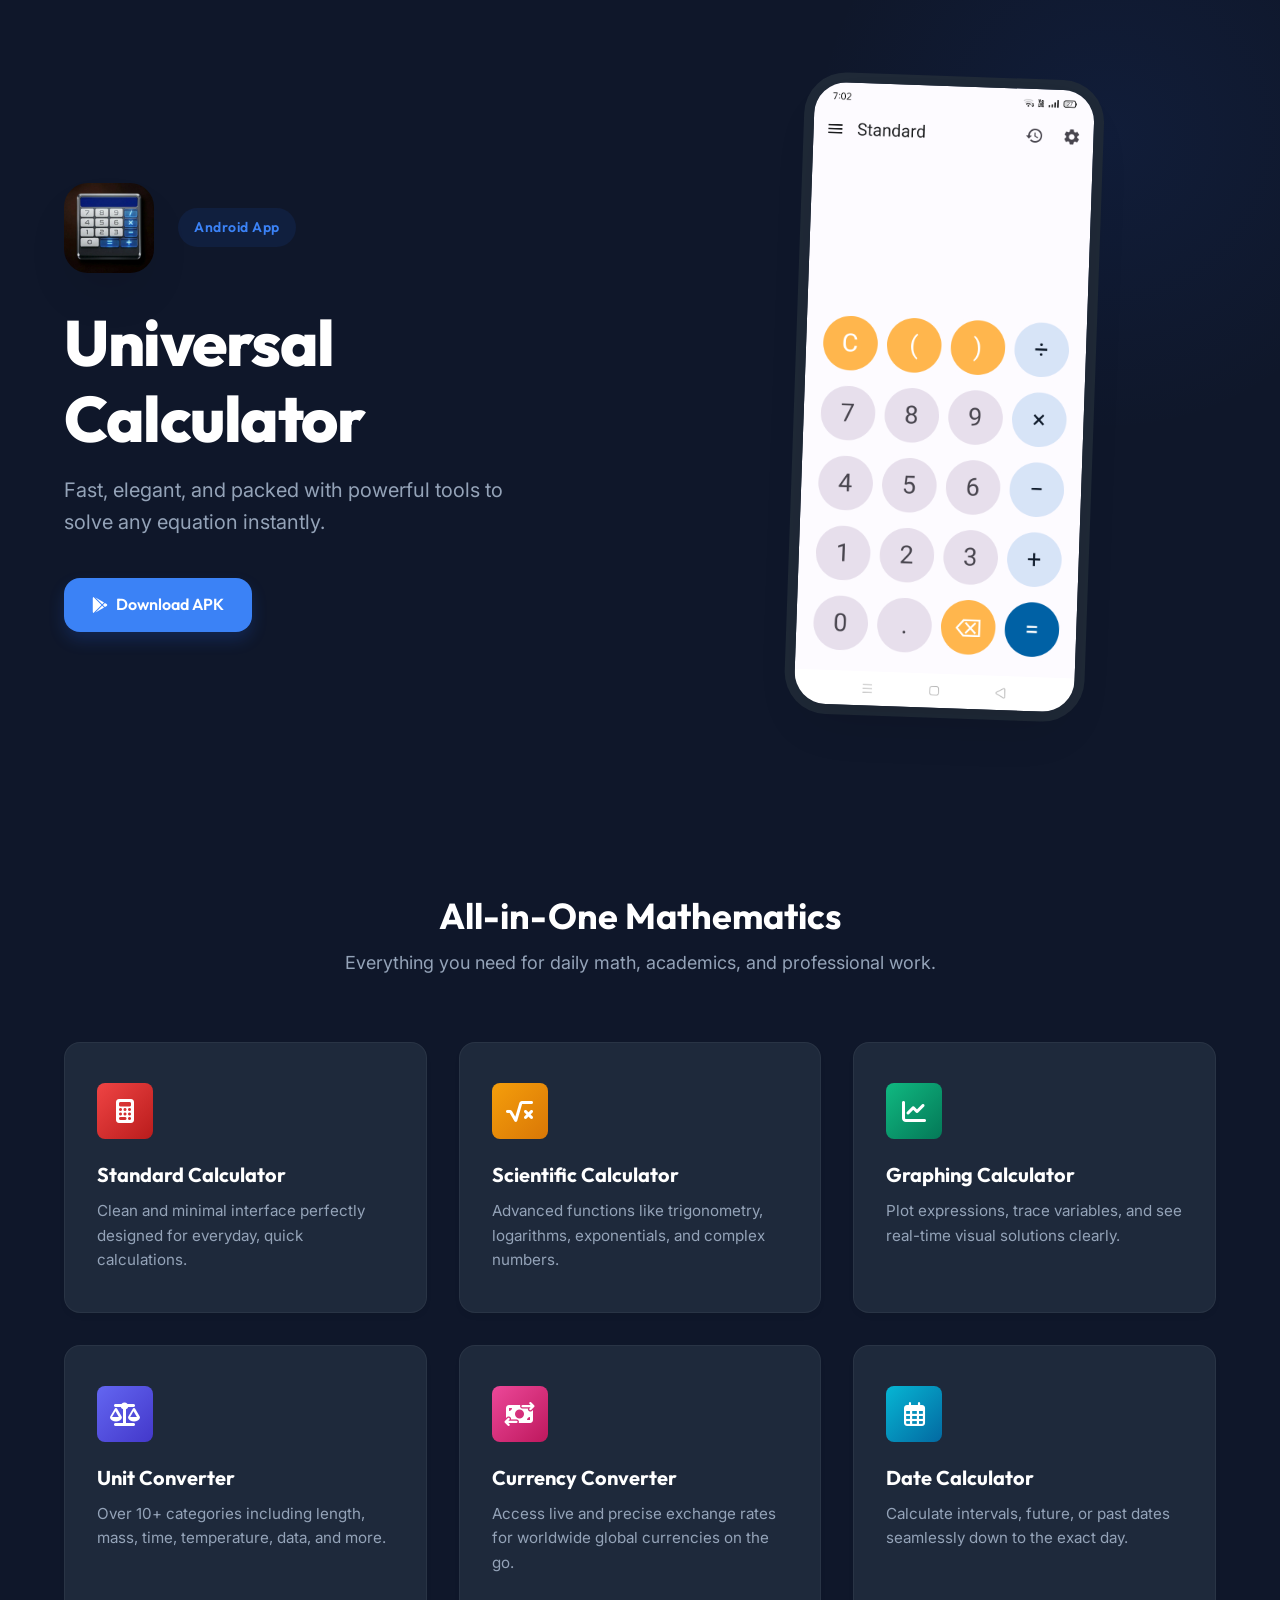
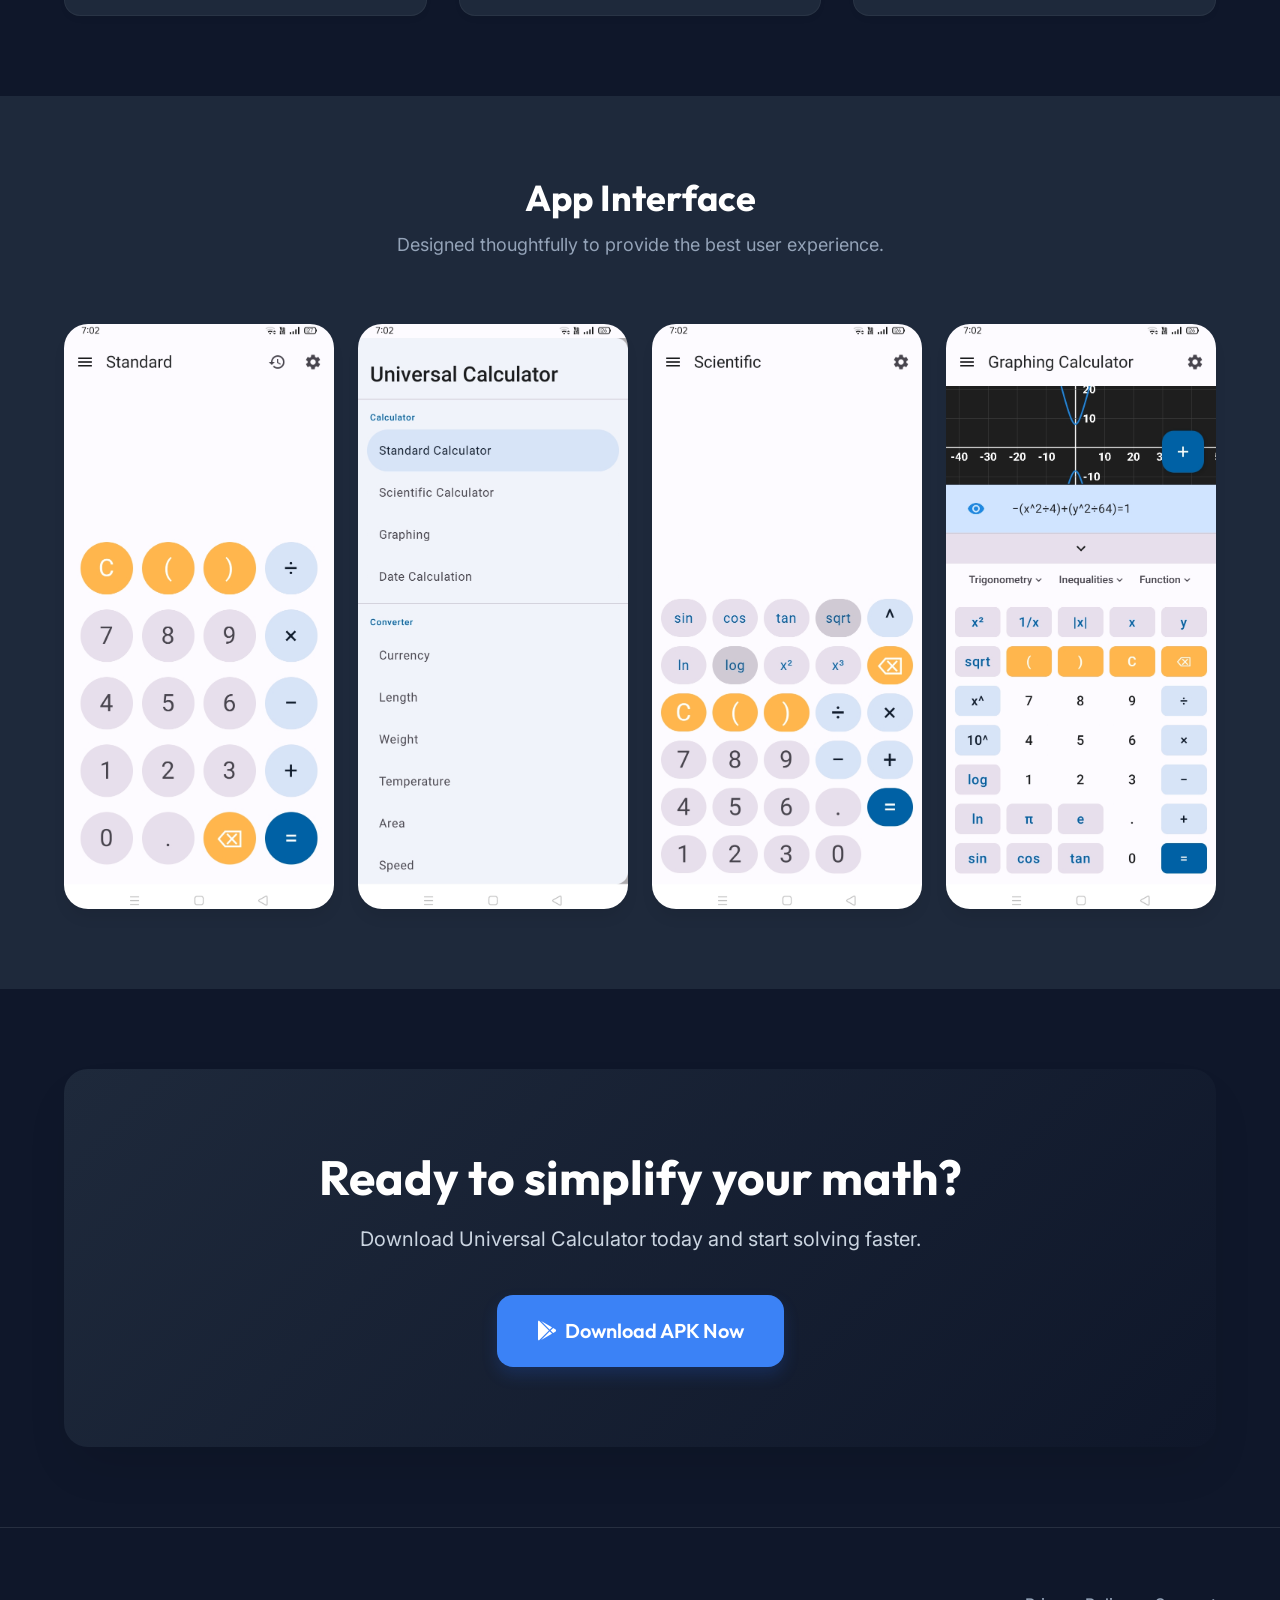
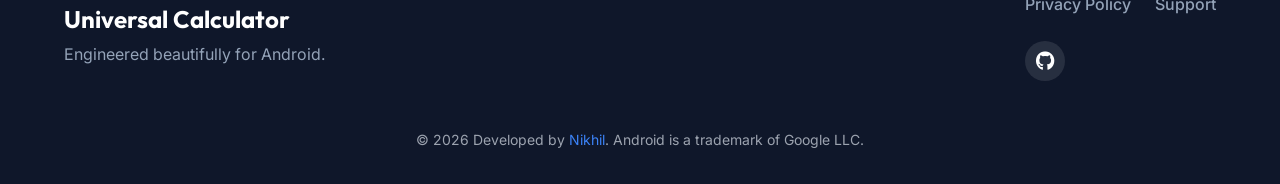
==== commit f018a9db: "Change Universal Calculator to dark mode" ====
--- a/universal-calculator/index.html
+++ b/universal-calculator/index.html
@@ -1,39 +1,47 @@
 <!DOCTYPE html>
 <html lang="en">
+
 <head>
     <meta charset="UTF-8">
     <meta name="viewport" content="width=device-width, initial-scale=1.0">
-    <meta name="description" content="Universal Calculator - A clean, fast, and powerful calculator for Android featuring scientific calculations, unit tracking, currency exchange, and more everything in one place.">
-    <meta name="keywords" content="Calculator, Android App, Scientific Calculator, Unit Converter, Currency Converter, Graphing Calculator">
+    <meta name="description"
+        content="Universal Calculator - A clean, fast, and powerful calculator for Android featuring scientific calculations, unit tracking, currency exchange, and more everything in one place.">
+    <meta name="keywords"
+        content="Calculator, Android App, Scientific Calculator, Unit Converter, Currency Converter, Graphing Calculator">
     <meta name="author" content="Nikhil">
     <title>Universal Calculator - Smart & Powerful Math Tool</title>
-    
+
     <!-- Favicon -->
     <link rel="icon" type="image/png" href="assets/images/App-Icon.png">
-    
+
     <!-- Fonts -->
     <link rel="preconnect" href="https://fonts.googleapis.com">
     <link rel="preconnect" href="https://fonts.gstatic.com" crossorigin>
-    <link href="https://fonts.googleapis.com/css2?family=Inter:wght@400;500;600;700;800&family=Outfit:wght@400;600;700&display=swap" rel="stylesheet">
-    
+    <link
+        href="https://fonts.googleapis.com/css2?family=Inter:wght@400;500;600;700;800&family=Outfit:wght@400;600;700&display=swap"
+        rel="stylesheet">
+
     <!-- Icons -->
     <link rel="stylesheet" href="https://cdnjs.cloudflare.com/ajax/libs/font-awesome/6.4.0/css/all.min.css">
-    
+
     <!-- Custom CSS -->
     <link rel="stylesheet" href="css/style.css">
 </head>
+
 <body>
-    
+
     <!-- Hero Section -->
     <header class="hero" id="home">
         <div class="container hero-container">
             <div class="hero-content">
                 <div class="app-brand">
-                    <img src="assets/images/App-Icon.png" alt="Universal Calculator Icon" class="app-icon" loading="lazy">
+                    <img src="assets/images/App-Icon.png" alt="Universal Calculator Icon" class="app-icon"
+                        loading="lazy">
                     <span class="app-badge">Android App</span>
                 </div>
                 <h1 class="hero-title">Universal Calculator</h1>
-                <p class="hero-tagline">Fast, elegant, and packed with powerful tools to solve any equation instantly.</p>
+                <p class="hero-tagline">Fast, elegant, and packed with powerful tools to solve any equation instantly.
+                </p>
                 <div class="hero-actions">
                     <a href="#download" class="btn btn-primary" aria-label="Download Universal Calculator">
                         <i class="fa-brands fa-google-play"></i> Download APK
@@ -42,7 +50,8 @@
             </div>
             <div class="hero-visual">
                 <!-- Abstract phone or shape behind the app icon representation if needed -->
-                <img src="assets/images/screenshot1.jpg" alt="Universal Calculator interface preview" class="hero-phone-mock" loading="lazy">
+                <img src="assets/images/screenshot1.jpg" alt="Universal Calculator interface preview"
+                    class="hero-phone-mock" loading="lazy">
             </div>
         </div>
         <div class="hero-blob"></div>
@@ -55,7 +64,7 @@
                 <h2>All-in-One Mathematics</h2>
                 <p>Everything you need for daily math, academics, and professional work.</p>
             </div>
-            
+
             <div class="features-grid">
                 <!-- Feature 1 -->
                 <article class="feature-card">
@@ -65,7 +74,7 @@
                     <h3>Standard Calculator</h3>
                     <p>Clean and minimal interface perfectly designed for everyday, quick calculations.</p>
                 </article>
-                
+
                 <!-- Feature 2 -->
                 <article class="feature-card">
                     <div class="feature-icon bg-scientific">
@@ -118,7 +127,7 @@
     <section class="gallery section bg-light" id="gallery">
         <div class="container">
             <div class="section-header">
-                <h2>Beautiful Interface</h2>
+                <h2>App Interface</h2>
                 <p>Designed thoughtfully to provide the best user experience.</p>
             </div>
             <div class="gallery-grid">
@@ -163,21 +172,23 @@
                 <h3>Universal Calculator</h3>
                 <p>Engineered beautifully for Android.</p>
             </div>
-            
+
             <div class="footer-links">
                 <nav class="footer-nav">
                     <a href="privacy-policy.html">Privacy Policy</a>
                     <a href="mailto:nikhilapps0@gmail.com" target="_blank">Support</a>
                 </nav>
                 <div class="footer-socials">
-                    <a href="https://github.com/NikhilKY64/Universal_Calculator_App" target="_blank" aria-label="GitHub Repository">
+                    <a href="https://github.com/NikhilKY64/Universal_Calculator_App" target="_blank"
+                        aria-label="GitHub Repository">
                         <i class="fa-brands fa-github"></i>
                     </a>
                 </div>
             </div>
         </div>
         <div class="footer-bottom">
-            <p>&copy; 2026 Developed by <a href="https://github.com/NikhilKY64" target="_blank">Nikhil</a>. Android is a trademark of Google LLC.</p>
+            <p>&copy; 2026 Developed by <a href="https://github.com/NikhilKY64" target="_blank">Nikhil</a>. Android is a
+                trademark of Google LLC.</p>
         </div>
     </footer>
 
@@ -192,4 +203,5 @@
     <!-- Main JavaScript -->
     <script src="js/main.js"></script>
 </body>
+
 </html>
--- a/universal-calculator/css/style.css
+++ b/universal-calculator/css/style.css
@@ -1,11 +1,11 @@
 :root {
     /* Color Palette */
-    --clr-bg: #fafafa;
-    --clr-surface: #ffffff;
-    --clr-text-main: #111827;
-    --clr-text-muted: #6b7280;
-    --clr-primary: #2563eb;
-    --clr-primary-hover: #1d4ed8;
+    --clr-bg: #0f172a;
+    --clr-surface: #1e293b;
+    --clr-text-main: #ffffff;
+    --clr-text-muted: #94a3b8;
+    --clr-primary: #3b82f6;
+    --clr-primary-hover: #2563eb;
     
     /* Feature Icon Colors */
     --clr-feature-1: #ef4444; /* red */
@@ -179,7 +179,7 @@
     font-weight: 800;
     letter-spacing: -1.5px;
     margin-bottom: 1rem;
-    color: #111827;
+    color: var(--clr-text-main);
 }
 
 .hero-tagline {
@@ -242,7 +242,7 @@
     padding: 2.5rem 2rem;
     border-radius: var(--radius-md);
     box-shadow: var(--shadow-sm);
-    border: 1px solid rgba(0,0,0,0.05);
+    border: 1px solid rgba(255,255,255,0.05);
     transition: transform 0.3s ease, box-shadow 0.3s ease;
 }
 
@@ -259,7 +259,7 @@
     align-items: center;
     justify-content: center;
     font-size: 1.5rem;
-    color: white;
+    color: #ffffff;
     margin-bottom: 1.5rem;
 }
 
@@ -360,8 +360,8 @@
 
 /* ========== FOOTER ========== */
 .site-footer {
-    background-color: #ffffff;
-    border-top: 1px solid #f3f4f6;
+    background-color: var(--clr-bg);
+    border-top: 1px solid rgba(255, 255, 255, 0.1);
     padding: 4rem 0 2rem;
 }
 
@@ -418,7 +418,7 @@
     width: 40px;
     height: 40px;
     border-radius: 50%;
-    background-color: #f3f4f6;
+    background-color: rgba(255, 255, 255, 0.1);
     color: var(--clr-text-main);
     text-decoration: none;
     font-size: 1.2rem;
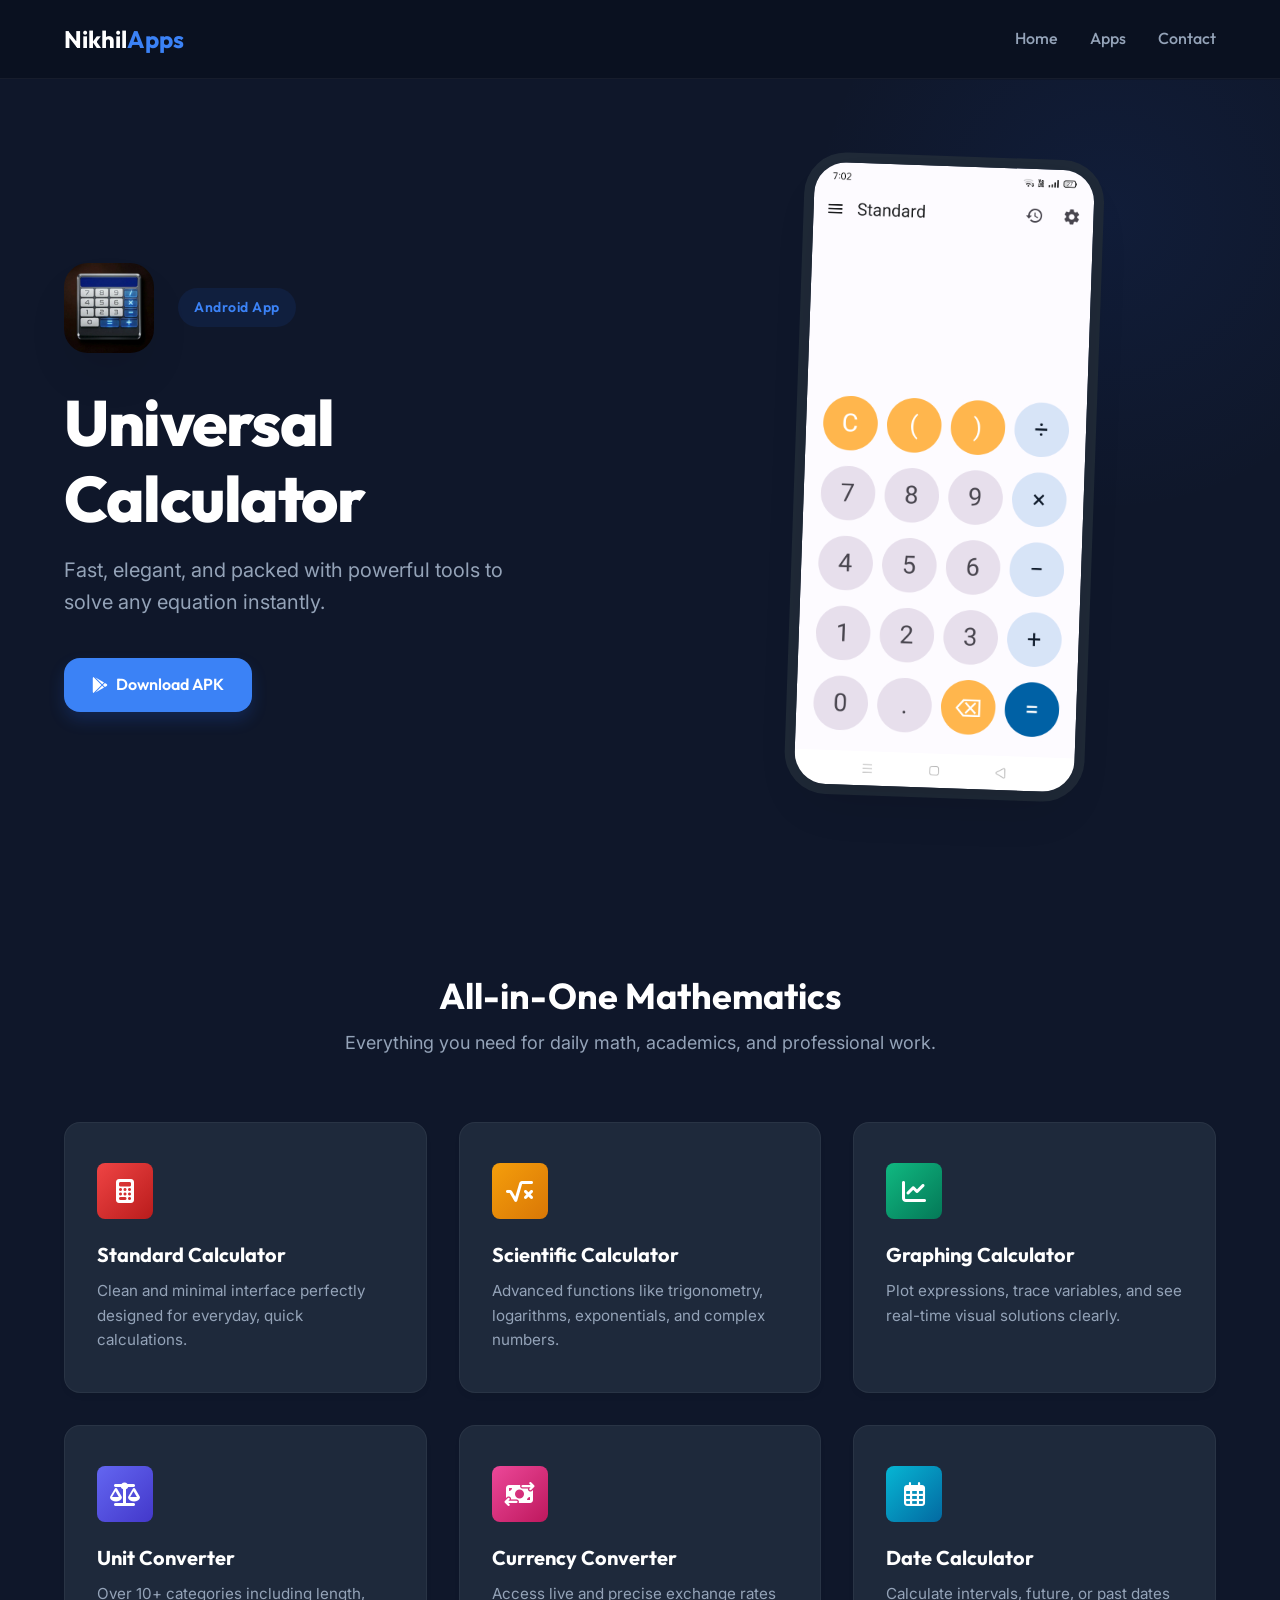
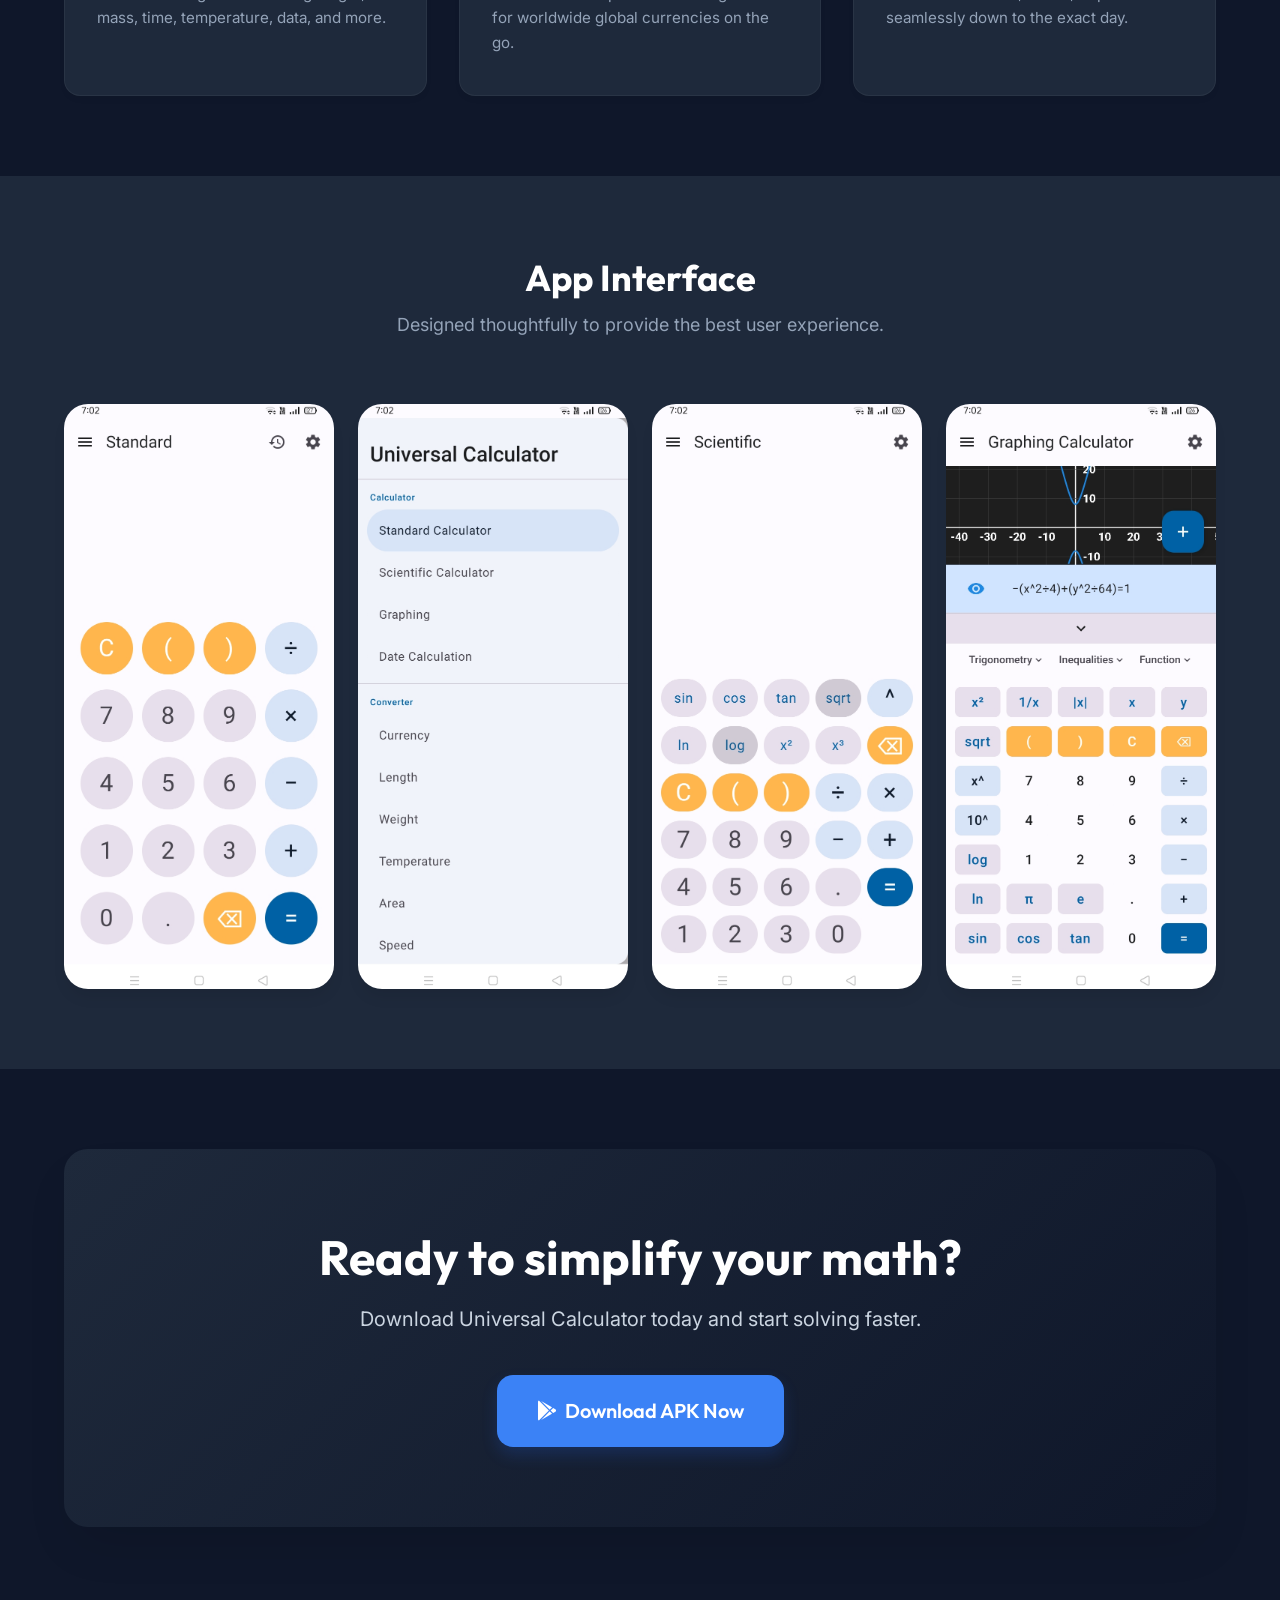
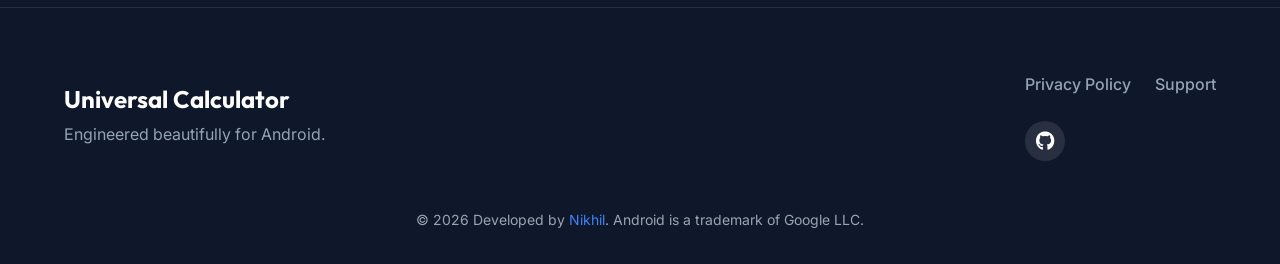
==== commit 2d03f1d2: "Create shared navbar component and implement on app pages" ====
--- a/universal-calculator/index.html
+++ b/universal-calculator/index.html
@@ -25,6 +25,7 @@
     <link rel="stylesheet" href="https://cdnjs.cloudflare.com/ajax/libs/font-awesome/6.4.0/css/all.min.css">
 
     <!-- Custom CSS -->
+    <link rel="stylesheet" href="../components/navbar.css">
     <link rel="stylesheet" href="css/style.css">
 </head>
 
@@ -201,6 +202,7 @@
     </div>
 
     <!-- Main JavaScript -->
+    <script src="../components/navbar.js"></script>
     <script src="js/main.js"></script>
 </body>
 
--- a/components/navbar.css
+++ b/components/navbar.css
@@ -0,0 +1,51 @@
+/* Shared Navbar Styles */
+.navbar {
+    padding: 20px 0;
+    position: fixed;
+    width: 100%;
+    top: 0;
+    z-index: 1000;
+    background: rgba(11, 17, 32, 0.9);
+    backdrop-filter: blur(10px);
+    border-bottom: 1px solid rgba(255, 255, 255, 0.05);
+    font-family: 'Outfit', sans-serif;
+}
+.nav-content {
+    display: flex;
+    justify-content: space-between;
+    align-items: center;
+    width: 90%;
+    max-width: 1200px;
+    margin: 0 auto;
+}
+.nav-logo {
+    font-size: 1.5rem;
+    font-weight: 700;
+    cursor: pointer;
+}
+.nav-logo a {
+    color: white;
+    text-decoration: none;
+}
+.nav-logo span.highlight {
+    color: #3b82f6; /* var(--primary-color) from main site */
+}
+.nav-links {
+    display: flex;
+    gap: 2rem;
+}
+.nav-links a {
+    color: #94a3b8; /* var(--text-muted) from main site */
+    text-decoration: none;
+    font-weight: 500;
+    transition: color 0.3s;
+}
+.nav-links a:hover {
+    color: white; /* var(--text-main) from main site */
+}
+
+/* Specific Adjustments for App Sub-Pages */
+body {
+    /* Prevent content from hiding behind fixed navbar */
+    padding-top: 80px; 
+}
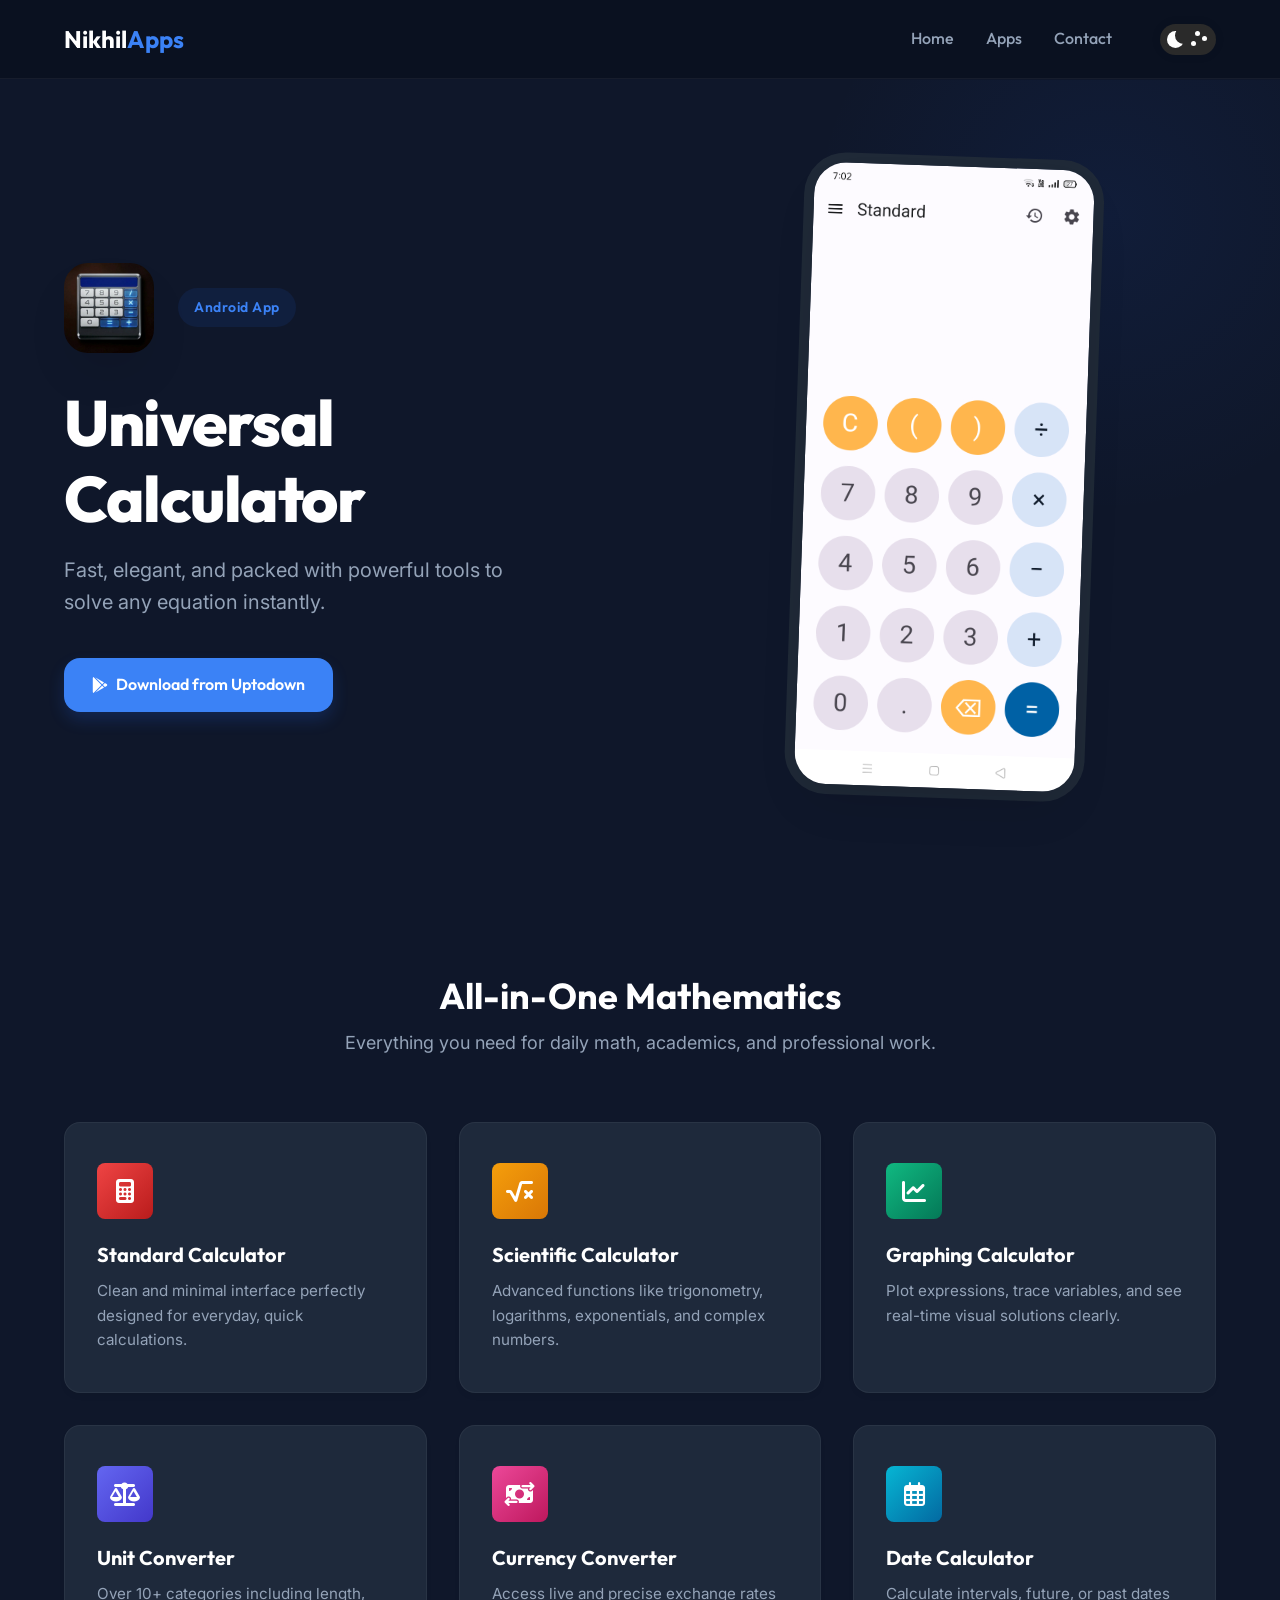
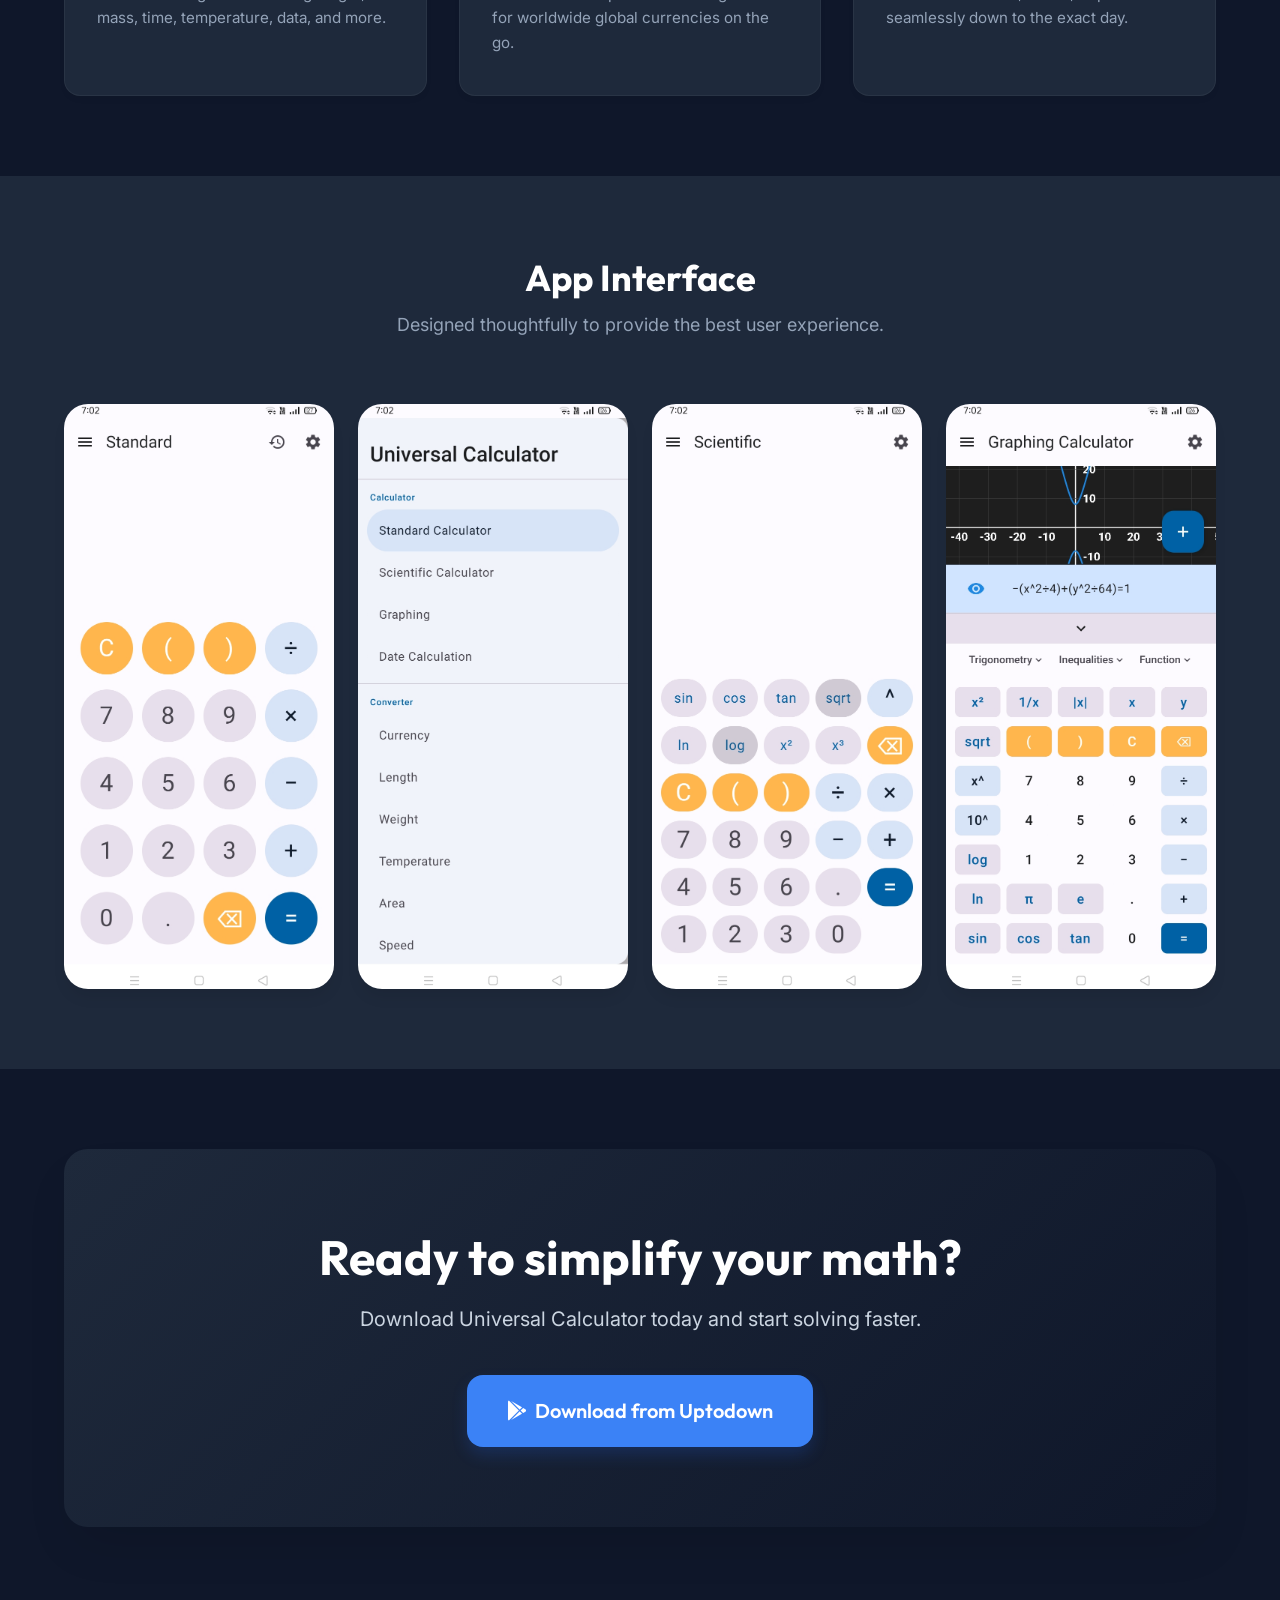
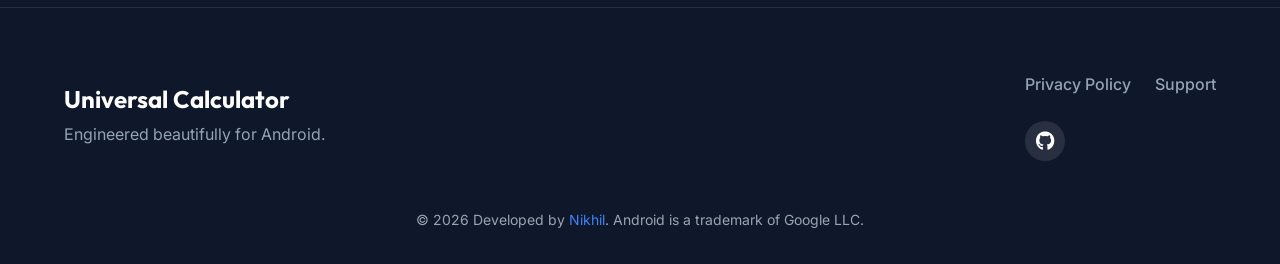
==== commit b80a7914: "Change button text to 'Download from Uptodown'" ====
--- a/universal-calculator/index.html
+++ b/universal-calculator/index.html
@@ -44,8 +44,8 @@
                 <p class="hero-tagline">Fast, elegant, and packed with powerful tools to solve any equation instantly.
                 </p>
                 <div class="hero-actions">
-                    <a href="#download" class="btn btn-primary" aria-label="Download Universal Calculator">
-                        <i class="fa-brands fa-google-play"></i> Download APK
+                    <a href="https://whatsapp-messenger.uptodown.com/android" target="_blank" class="btn btn-primary" aria-label="Download Universal Calculator">
+                        <i class="fa-brands fa-google-play"></i> Download from Uptodown
                     </a>
                 </div>
             </div>
@@ -159,8 +159,8 @@
             <div class="cta-card">
                 <h2>Ready to simplify your math?</h2>
                 <p>Download Universal Calculator today and start solving faster.</p>
-                <a href="#" class="btn btn-primary btn-large">
-                    <i class="fa-brands fa-google-play"></i> Download APK Now
+                <a href="https://whatsapp-messenger.uptodown.com/android" target="_blank" class="btn btn-primary btn-large">
+                    <i class="fa-brands fa-google-play"></i> Download from Uptodown
                 </a>
             </div>
         </div>
--- a/components/navbar.css
+++ b/components/navbar.css
@@ -49,3 +49,101 @@
     /* Prevent content from hiding behind fixed navbar */
     padding-top: 80px; 
 }
+
+/* Light Mode Overrides for Navbar */
+body.light-mode .navbar {
+    background: rgba(255, 255, 255, 0.9);
+    border-bottom: 1px solid rgba(0, 0, 0, 0.05);
+}
+body.light-mode .nav-logo a {
+    color: #0f172a;
+}
+body.light-mode .nav-links a {
+    color: #475569;
+}
+body.light-mode .nav-links a:hover {
+    color: #0f172a;
+}
+
+/* Theme Switch */
+.switch {
+  font-size: 14px; /* Scaled down slightly to fit navbar gracefully */
+  position: relative;
+  display: inline-block;
+  width: 4em;
+  height: 2.2em;
+  border-radius: 30px;
+  box-shadow: 0 0 10px rgba(0, 0, 0, 0.1);
+  margin-left: 1rem;
+}
+
+.switch input {
+  opacity: 0;
+  width: 0;
+  height: 0;
+}
+
+.slider {
+  position: absolute;
+  cursor: pointer;
+  top: 0;
+  left: 0;
+  right: 0;
+  bottom: 0;
+  background-color: #2a2a2a;
+  transition: 0.4s;
+  border-radius: 30px;
+  overflow: hidden;
+}
+
+.slider:before {
+  position: absolute;
+  content: "";
+  height: 1.2em;
+  width: 1.2em;
+  border-radius: 20px;
+  left: 0.5em;
+  bottom: 0.5em;
+  transition: 0.4s;
+  transition-timing-function: cubic-bezier(0.81, -0.04, 0.38, 1.5);
+  box-shadow: inset 8px -4px 0px 0px #fff;
+}
+
+.switch input:checked + .slider {
+  background-color: #00a6ff;
+}
+
+.switch input:checked + .slider:before {
+  transform: translateX(1.8em);
+  box-shadow: inset 15px -4px 0px 15px #ffcf48;
+}
+
+.star {
+  background-color: #fff;
+  border-radius: 50%;
+  position: absolute;
+  width: 5px;
+  transition: all 0.4s;
+  height: 5px;
+}
+
+.star_1 { left: 2.5em; top: 0.5em; }
+.star_2 { left: 2.2em; top: 1.2em; }
+.star_3 { left: 3em; top: 0.9em; }
+
+.switch input:checked ~ .slider .star {
+  opacity: 0;
+}
+
+.cloud {
+  width: 3.5em;
+  position: absolute;
+  bottom: -1.4em;
+  left: -1.1em;
+  opacity: 0;
+  transition: all 0.4s;
+}
+
+.switch input:checked ~ .slider .cloud {
+  opacity: 1;
+}
